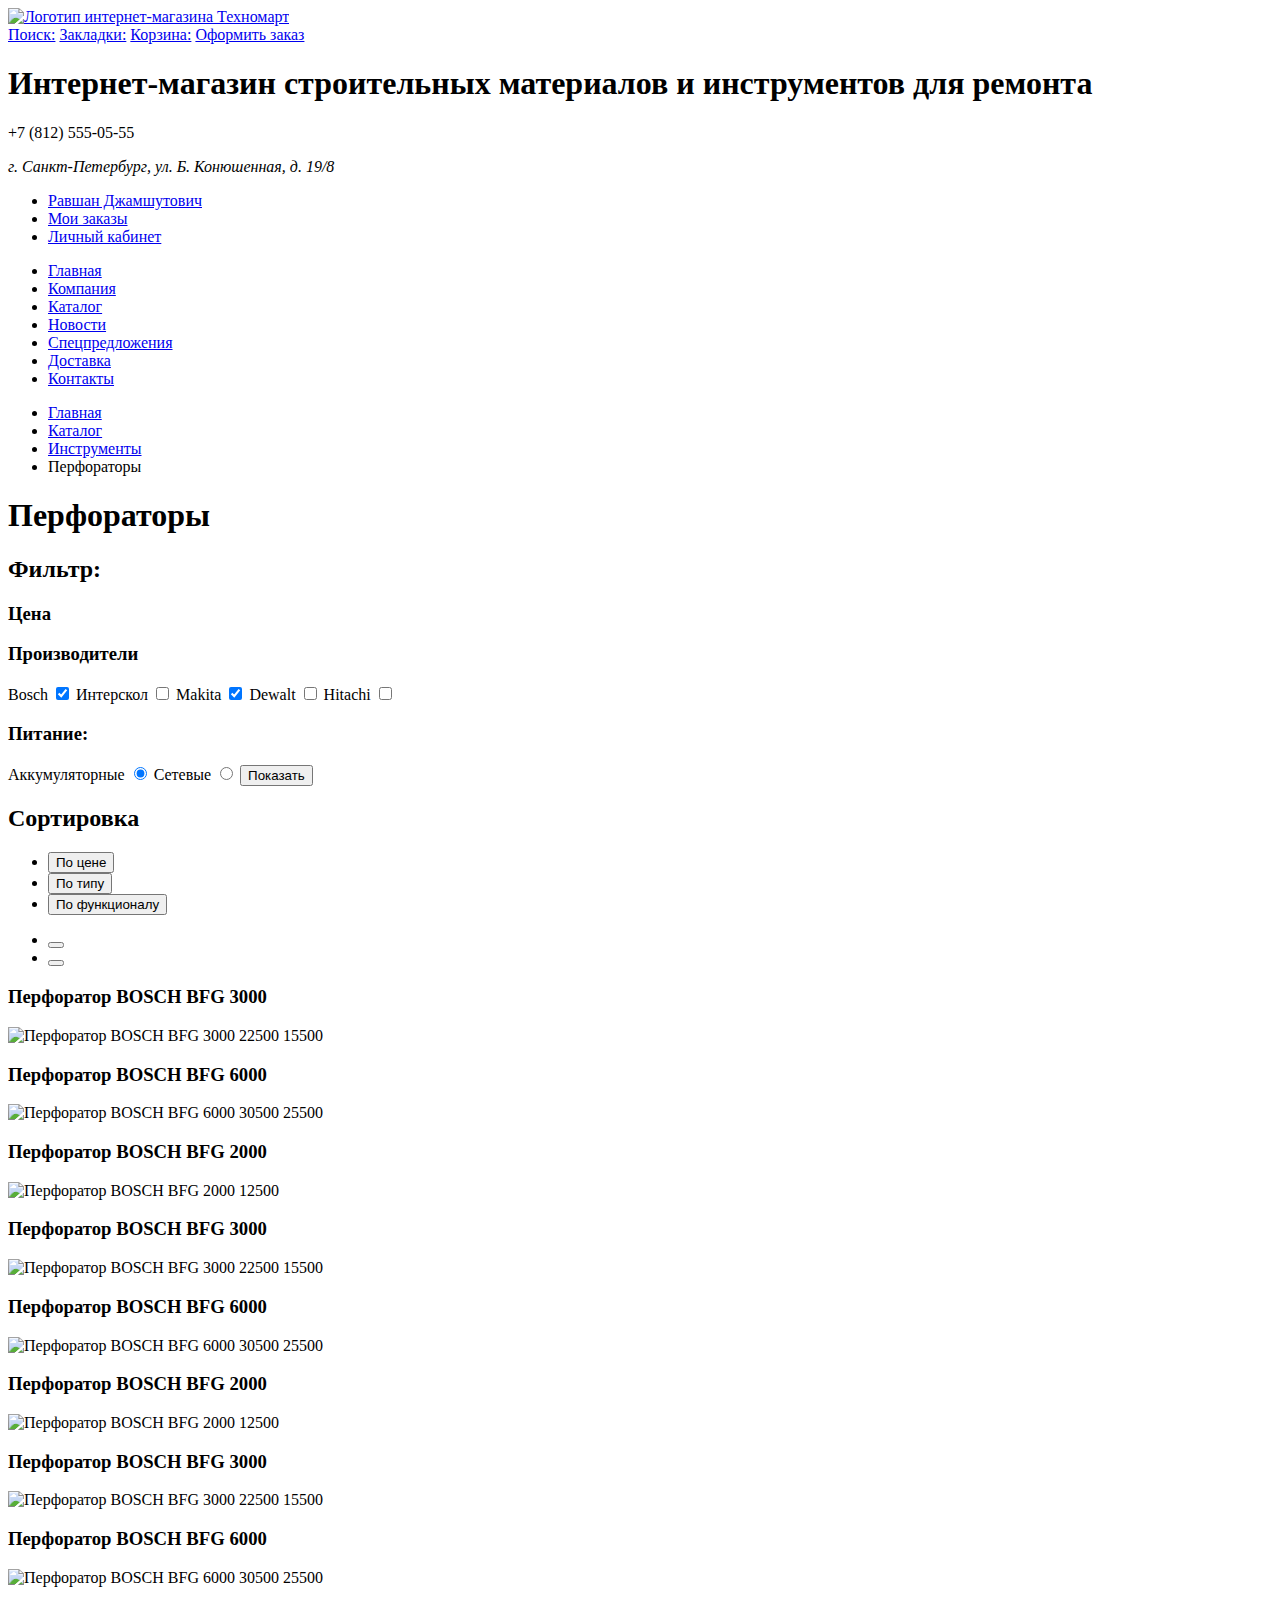
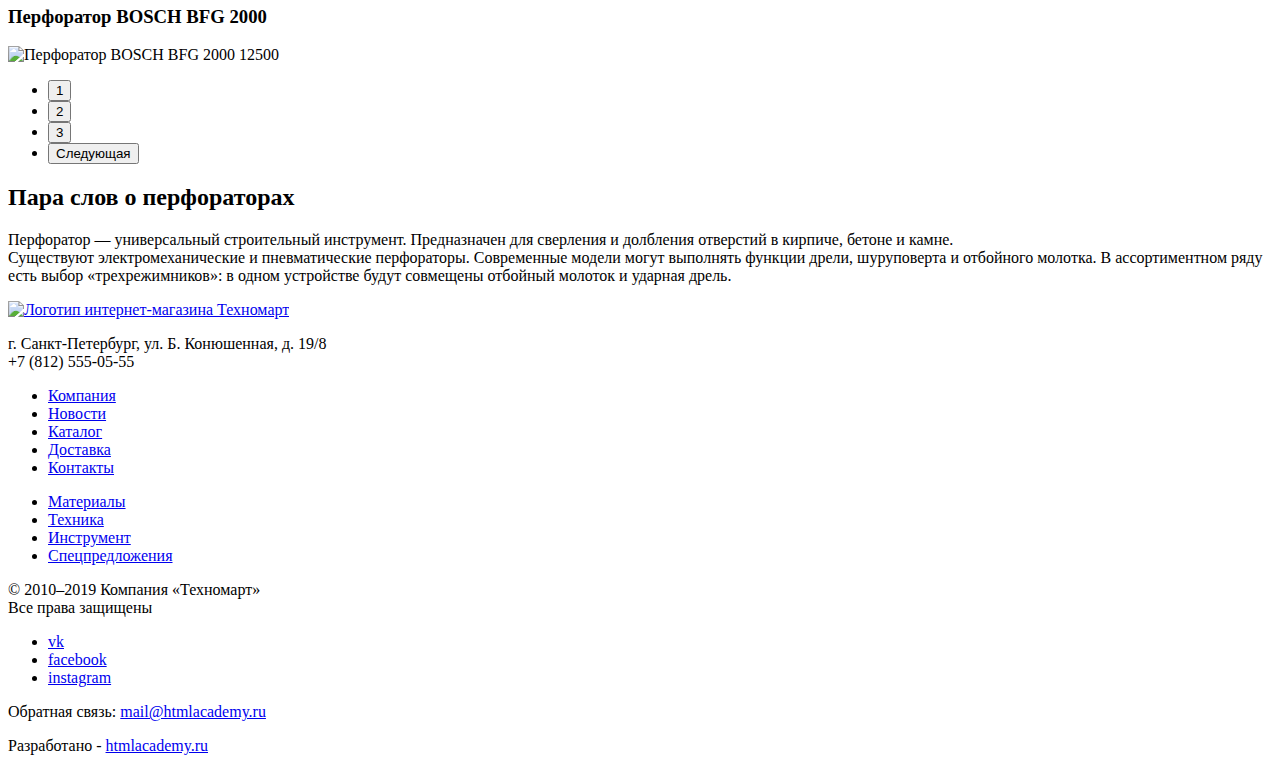
==== catalog.html @ 52084028 "after mistakes correction #1" ====
<!DOCTYPE html>
<html lang="ru">
  <head>
    <meta charset="utf-8">
    <title>Каталог «Техномарт»</title>
  </head>
  <body>
    <header class="site-header">
      <a href="index.html"><img class="top-navigation-logo" src="img/logo.png" alt="Логотип интернет-магазина Техномарт"></a>
      <section class="site-header-top-navigation">
        <a class="top-navigation-search" href="#">Поиск:</a>
        <a class="top-navigation-bookmarks" href="#">Закладки:</a>
        <a class="top-navigation-cart" href="#">Корзина:</a>
        <a class="top-navigation-order" href="#">Оформить заказ</a>
      </section>

      <section class="site-header-info">
        <h1>Интернет-магазин строительных материалов и инструментов для ремонта</h1>
        <p class="site-header-phone">+7 (812) 555-05-55</p>
        <address>г. Санкт-Петербург, ул. Б. Конюшенная, д. 19/8</address>
      </section>

      <nav class="site-header-main-navigation">
        <ul class="user-navigation">
          <li><a class="user-navigation-user" href="#">Равшан Джамшутович</a></li>
          <li><a class="user-navigation-my-orders" href="#">Мои заказы</a></li>
          <li><a class="user-navigation-private-office" href="#">Личный кабинет</a></li>
        </ul>
        <ul class="site-navigation">
          <li><a href="index.html">Главная</a></li>
          <li><a href="#">Компания</a></li>
          <li><a href="catalog.html">Каталог</a></li>
          <li><a href="#">Новости</a></li>
          <li><a href="#">Спецпредложения</a></li>
          <li><a href="#">Доставка</a></li>
          <li><a href="#">Контакты</a></li>
        </ul>
      </nav>
    </header>

    <main>
      <ul class="breadcrumbs">
          <li><a href="#">Главная</a></li>
          <li><a href="#">Каталог</a></li>
          <li><a href="#">Инструменты</a></li>
          <li>Перфораторы</li>
      </ul> 
      <h1>Перфораторы</h1>
      <section class="catalog-filter">
        <form action="#" method="post">
          <h2>Фильтр:</h2>

          <h3>Цена</h3>

          <h3>Производители</h3>
          <label>Bosch
            <input type="checkbox" name="producer1" id="checkbox1" value="Bosch" checked>
          </label>
          <label>Интерскол
            <input type="checkbox" name="producer2" id="checkbox2" value="Интерскол">
          </label>
          <label>Makita
            <input type="checkbox" name="producer3" id="checkbox3" value="Makita" checked>
          </label>
          <label>Dewalt
            <input type="checkbox" name="producer4" id="checkbox4" value="Dewalt">
          </label>
          <label>Hitachi
            <input type="checkbox" name="producer5" id="checkbox5" value="Hitachi">
          </label>
  
          <h3>Питание:</h3>
          <label>Аккумуляторные
            <input type="radio" name="powersupply1" id="radio1" value="battery" checked>
          </label>
          <label>Сетевые
            <input type="radio" name="powersupply2" id="radio2" value="powergrid">
          </label>
          <input type="submit" value="Показать">
        </form>
      </section>

      <section class="catalog-sorting">
        <h2>Сортировка</h2>
        <ul>
          <li><button class="sorting-price">По цене</button></li>
          <li><button class="sorting-type">По типу</button></li>
          <li><button class="sorting-functionality">По функционалу</button></li>
        </ul>
        <ul>
          <li><button class="sorting-up"></button></li>
          <li><button class="sorting-down"></button></li>
        </ul>
      </section>

      <section class="goods-list">
        <div class="card card1">
          <h3>Перфоратор BOSCH BFG 3000</h3>
          <img src="img/drills/bfg3000.jpg" alt="Перфоратор BOSCH BFG 3000">
          <span class="old-price">22500</span>
          <span class="new-price">15500</span>
        </div>
        <div class="card card2">
          <h3>Перфоратор BOSCH BFG 6000</h3>
          <img src="img/drills/bfg6000.jpg" alt="Перфоратор BOSCH BFG 6000">
          <span class="old-price">30500</span>
          <span class="new-price">25500</span>
        </div>
        <div class="card card3">
          <h3>Перфоратор BOSCH BFG 2000</h3>
          <img src="img/drills/bfg2000.jpg" alt="Перфоратор BOSCH BFG 2000">
          <span class="old-price"></span>
          <span class="new-price">12500</span>
        </div>
        <div class="card card4">
          <h3>Перфоратор BOSCH BFG 3000</h3>
          <img src="img/drills/bfg3000.jpg" alt="Перфоратор BOSCH BFG 3000">
          <span class="old-price">22500</span>
          <span class="new-price">15500</span>
        </div>
        <div class="card card5">
          <h3>Перфоратор BOSCH BFG 6000</h3>
          <img src="img/drills/bfg6000.jpg" alt="Перфоратор BOSCH BFG 6000">
          <span class="old-price">30500</span>
          <span class="new-price">25500</span>
        </div>
        <div class="card card6">
          <h3>Перфоратор BOSCH BFG 2000</h3>
          <img src="img/drills/bfg2000.jpg" alt="Перфоратор BOSCH BFG 2000">
          <span class="old-price"></span>
          <span class="new-price">12500</span>
        </div>
        <div class="card card7">
          <h3>Перфоратор BOSCH BFG 3000</h3>
          <img src="img/drills/bfg3000.jpg" alt="Перфоратор BOSCH BFG 3000">
          <span class="old-price">22500</span>
          <span class="new-price">15500</span>
        </div>
        <div class="card card8">
          <h3>Перфоратор BOSCH BFG 6000</h3>
          <img src="img/drills/bfg6000.jpg" alt="Перфоратор BOSCH BFG 6000">
          <span class="old-price">30500</span>
          <span class="new-price">25500</span>
        </div>
        <div class="card card9">
          <h3>Перфоратор BOSCH BFG 2000</h3>
          <img src="img/drills/bfg2000.jpg" alt="Перфоратор BOSCH BFG 2000">
          <span class="old-price"></span>
          <span class="new-price">12500</span>
        </div>
      </section>

      <div class="page-buttons">
        <ul>
          <li><button>1</button></li>
          <li><button>2</button></li>
          <li><button>3</button></li>
          <li><button>Следующая</button></li>
        </ul>
      </div>

      <article class="group-comments">
        <h2>Пара слов о перфораторах</h2>
        <p>Перфоратор — универсальный строительный инструмент. Предназначен для сверления и долбления отверстий в кирпиче, бетоне и камне.<br>
          Существуют электромеханические и пневматические перфораторы. Современные модели могут выполнять функции дрели, шуруповерта и отбойного молотка. В ассортиментном ряду есть выбор «трехрежимников»: в одном устройстве будут совмещены отбойный молоток и ударная дрель.
        </p>
      </article> 
      
    </main>

    <footer class="footer">
      <a href="index.html"><img class="bottom-navigation-logo" src="img/logo.png" alt="Логотип интернет-магазина Техномарт"></a>
      <p class="footer-contacts">
        г. Санкт-Петербург, ул. Б. Конюшенная, д. 19/8<br>
        +7 (812) 555-05-55
      </p>
      <nav class="footer-navigation">
        <ul class="bottom-navigation">
          <li><a href="#">Компания</a></li>
          <li><a href="#">Новости</a></li>
          <li><a href="catalog.html">Каталог</a></li>
          <li><a href="#">Доставка</a></li>
          <li><a href="#">Контакты</a></li>
        </ul>
        <ul class="catalog-navigation">
          <li><a href="#">Материалы</a></li>
          <li><a href="#">Техника</a></li>
          <li><a href="#">Инструмент</a></li>
          <li><a href="#">Спецпредложения</a></li>
        </ul>
      </nav>
      <p class="footer-copyright">© 2010–2019 Компания «Техномарт»<br>
        Все права защищены
      </p>
      <ul class="footer-social">
        <li><a class="footer-social-vk" href="#">vk</a></li>
        <li><a class="footer-social-facebook" href="#">facebook</a></li>
        <li><a class="footer-social-instagram" href="#">instagram</a></li>
      </ul>
      <p>Обратная связь: 
        <a href="mailto:mail@htmlacademy.ru">mail@htmlacademy.ru</a>
      </p>
      <p>Разработано - 
        <a href="http://htmlacademy.ru">htmlacademy.ru</a>
      </p>
    </footer>

  </body>
</html>
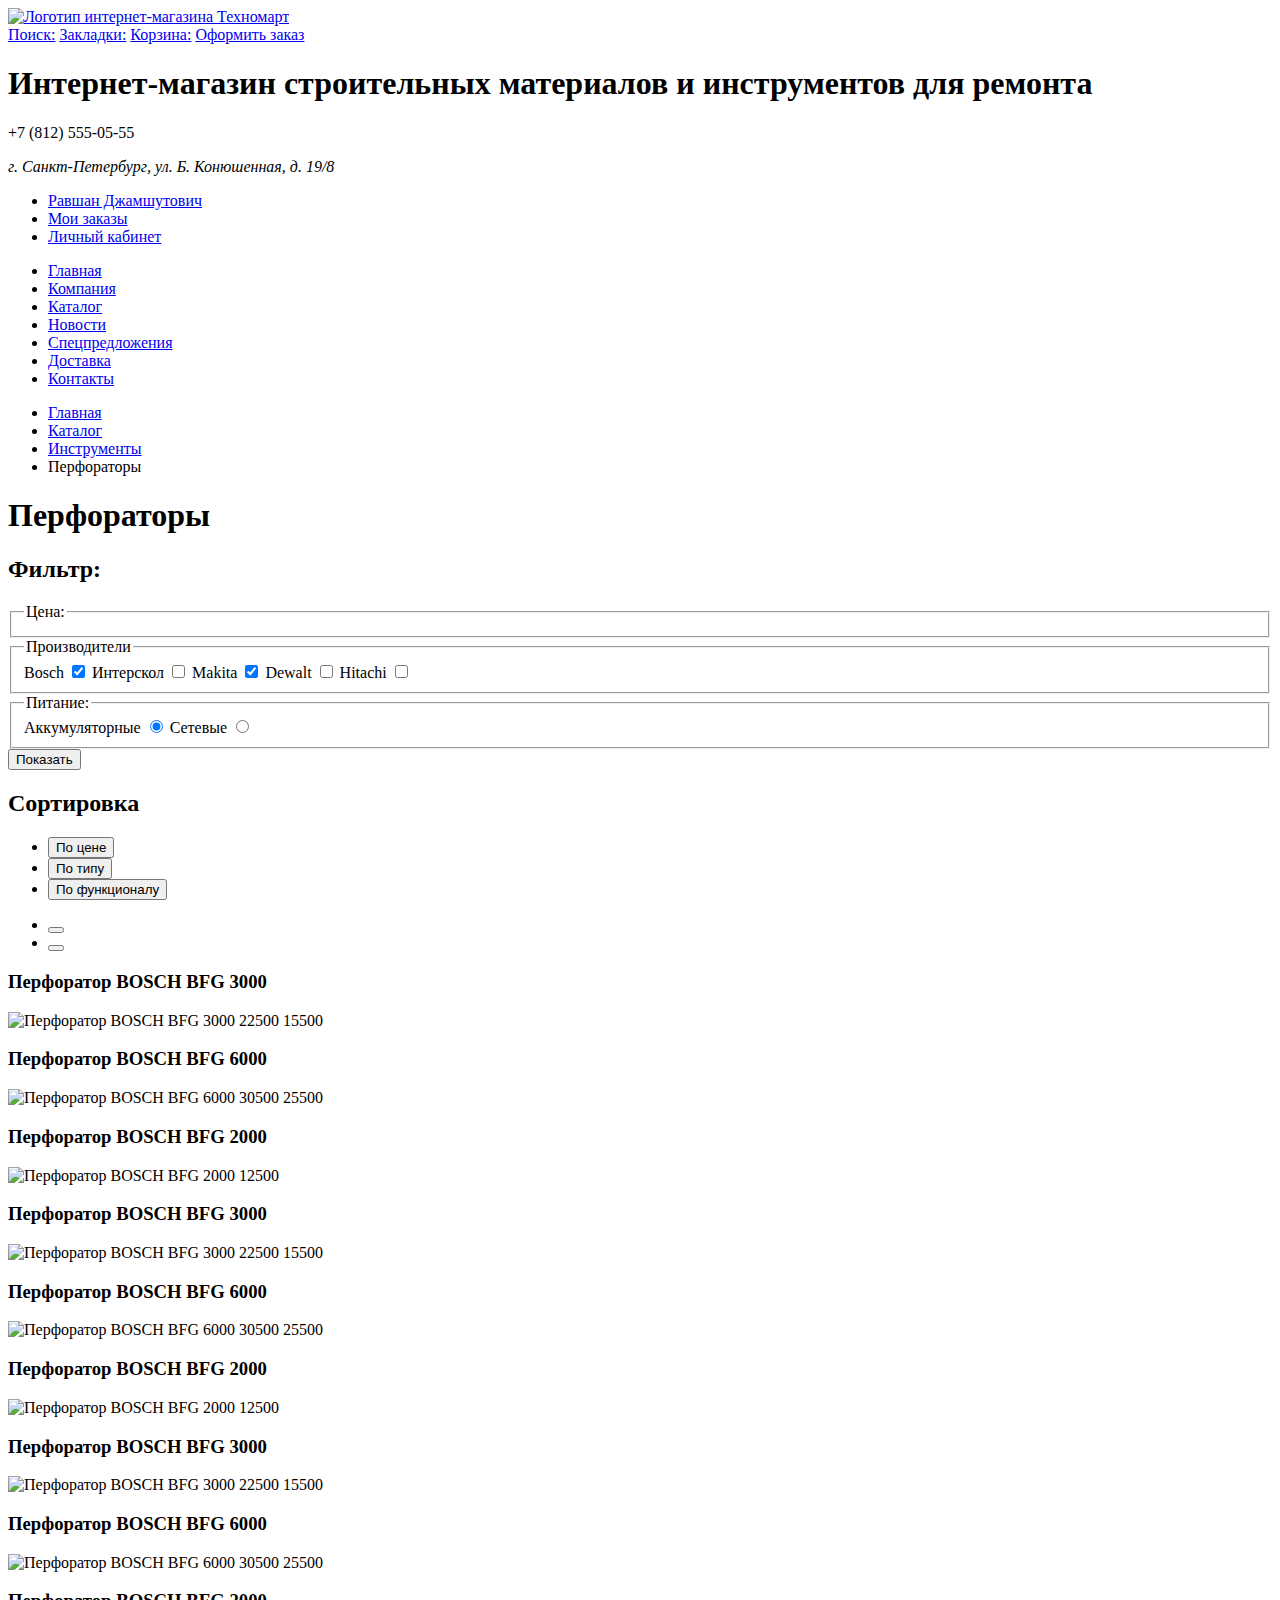
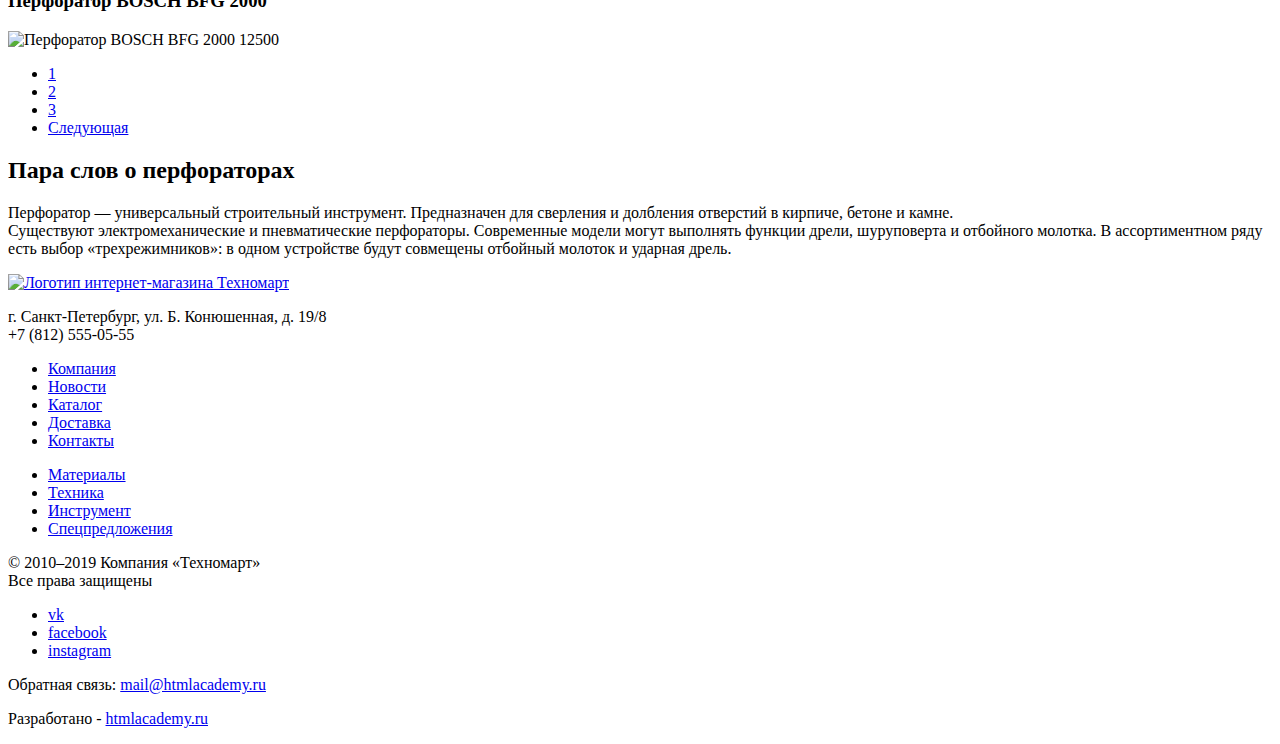
==== commit 4ea4e29e: "task2 / error fixed #2" ====
--- a/catalog.html
+++ b/catalog.html
@@ -49,34 +49,42 @@
       <section class="catalog-filter">
         <form action="#" method="post">
           <h2>Фильтр:</h2>
-
-          <h3>Цена</h3>
-
-          <h3>Производители</h3>
-          <label>Bosch
-            <input type="checkbox" name="producer1" id="checkbox1" value="Bosch" checked>
-          </label>
-          <label>Интерскол
-            <input type="checkbox" name="producer2" id="checkbox2" value="Интерскол">
-          </label>
-          <label>Makita
-            <input type="checkbox" name="producer3" id="checkbox3" value="Makita" checked>
-          </label>
-          <label>Dewalt
-            <input type="checkbox" name="producer4" id="checkbox4" value="Dewalt">
-          </label>
-          <label>Hitachi
-            <input type="checkbox" name="producer5" id="checkbox5" value="Hitachi">
-          </label>
+          <fieldset>
+            <legend>Цена:</legend>
+            <!--Здесь будет все по фильтру ценовому-->
+          </fieldset>
+
+          <fieldset>
+            <legend>Производители</legend>
+            <label>Bosch
+              <input type="checkbox" name="producer1" id="checkbox1" value="Bosch" checked>
+            </label>
+            <label>Интерскол
+              <input type="checkbox" name="producer2" id="checkbox2" value="Интерскол">
+            </label>
+            <label>Makita
+              <input type="checkbox" name="producer3" id="checkbox3" value="Makita" checked>
+            </label>
+            <label>Dewalt
+              <input type="checkbox" name="producer4" id="checkbox4" value="Dewalt">
+            </label>
+            <label>Hitachi
+              <input type="checkbox" name="producer5" id="checkbox5" value="Hitachi">
+            </label>
+          </fieldset>
   
-          <h3>Питание:</h3>
-          <label>Аккумуляторные
-            <input type="radio" name="powersupply1" id="radio1" value="battery" checked>
-          </label>
-          <label>Сетевые
-            <input type="radio" name="powersupply2" id="radio2" value="powergrid">
-          </label>
+          <fieldset>
+            <legend>Питание:</legend>
+            <label>Аккумуляторные
+              <input type="radio" name="powersupply1" id="radio1" value="battery" checked>
+            </label>
+            <label>Сетевые
+              <input type="radio" name="powersupply2" id="radio2" value="powergrid">
+            </label>
+          </fieldset>
+
           <input type="submit" value="Показать">
+          
         </form>
       </section>
 
@@ -152,10 +160,10 @@
 
       <div class="page-buttons">
         <ul>
-          <li><button>1</button></li>
-          <li><button>2</button></li>
-          <li><button>3</button></li>
-          <li><button>Следующая</button></li>
+          <li><a href="#">1</a></li>
+          <li><a href="#">2</a></li>
+          <li><a href="#">3</a></li>
+          <li><a class="next-page" href="#">Следующая</a></li>
         </ul>
       </div>
 
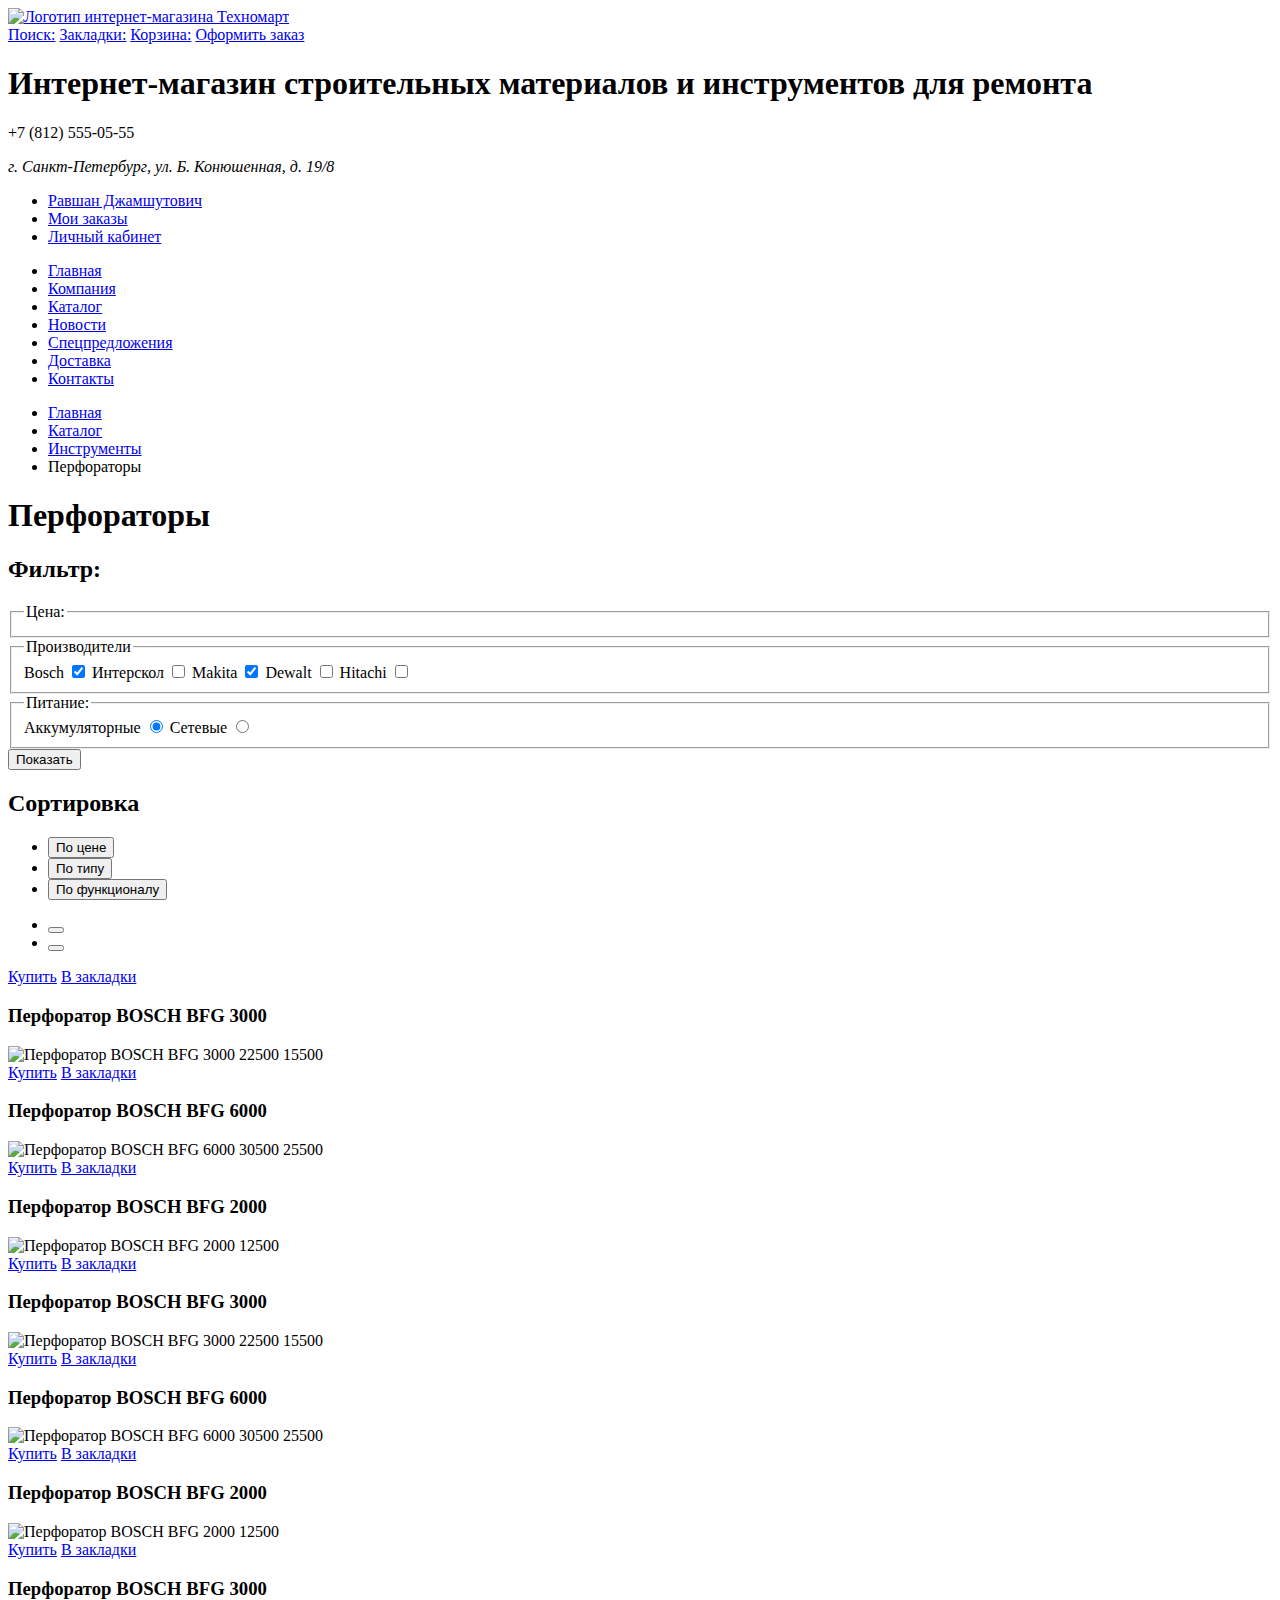
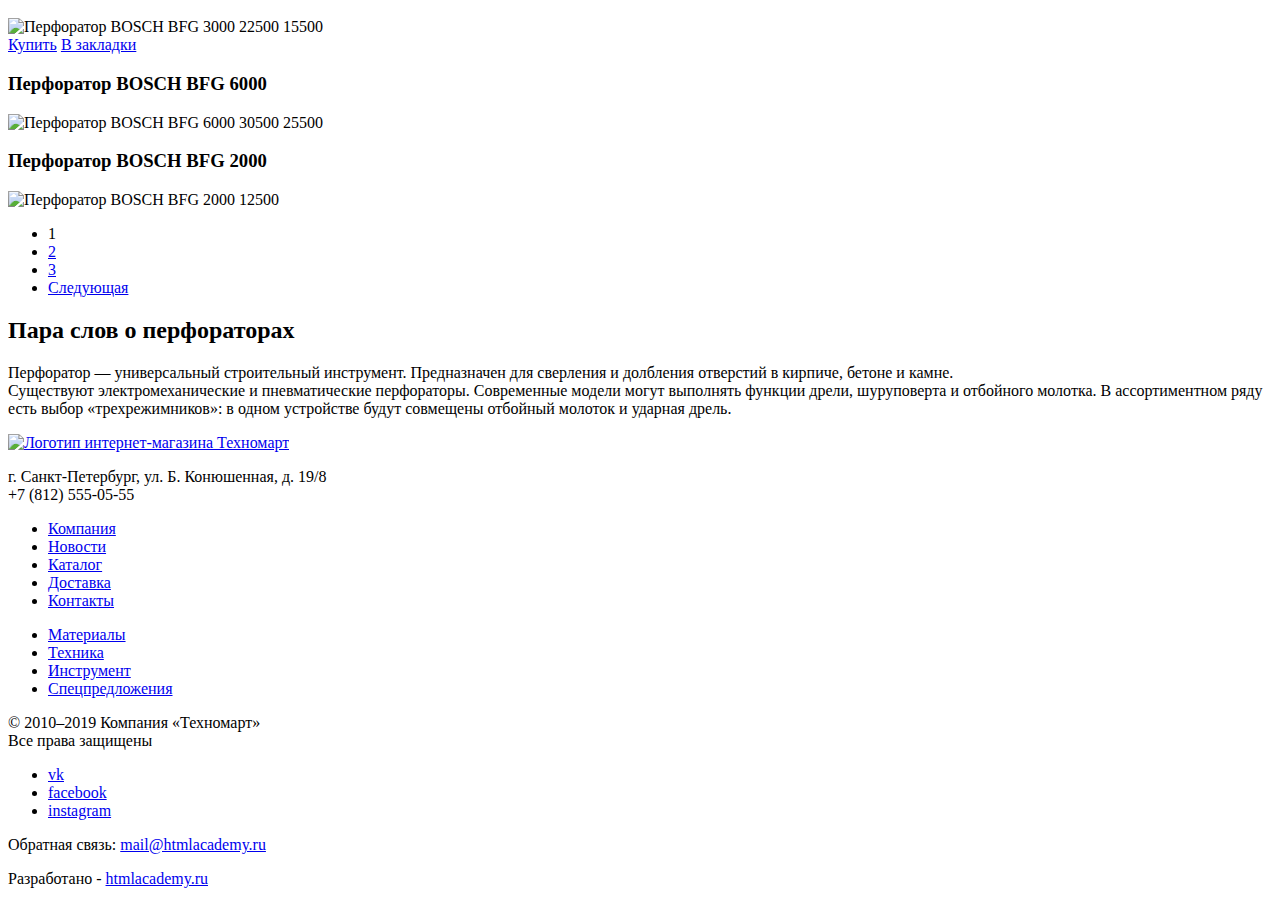
==== commit 76f06582: "RAW MARKUP1" ====
--- a/catalog.html
+++ b/catalog.html
@@ -14,8 +14,9 @@
         <a class="top-navigation-order" href="#">Оформить заказ</a>
       </section>
 
+      <h1>Интернет-магазин строительных материалов и инструментов для ремонта</h1>
+
       <section class="site-header-info">
-        <h1>Интернет-магазин строительных материалов и инструментов для ремонта</h1>
         <p class="site-header-phone">+7 (812) 555-05-55</p>
         <address>г. Санкт-Петербург, ул. Б. Конюшенная, д. 19/8</address>
       </section>
@@ -103,48 +104,88 @@
 
       <section class="goods-list">
         <div class="card card1">
+          <div class="flag flag-new" title="Новинка"></div>
+          <div class="actions">
+            <a href="#" class="btn buy open-cart">Купить</a>
+            <a href="#" class="btn bookmark">В закладки</a>
+          </div>
           <h3>Перфоратор BOSCH BFG 3000</h3>
           <img src="img/drills/bfg3000.jpg" alt="Перфоратор BOSCH BFG 3000">
           <span class="old-price">22500</span>
           <span class="new-price">15500</span>
         </div>
         <div class="card card2">
+          <div class="flag flag-new" title="Новинка"></div>
+          <div class="actions">
+            <a href="#" class="btn buy open-cart">Купить</a>
+            <a href="#" class="btn bookmark">В закладки</a>
+          </div>
           <h3>Перфоратор BOSCH BFG 6000</h3>
           <img src="img/drills/bfg6000.jpg" alt="Перфоратор BOSCH BFG 6000">
           <span class="old-price">30500</span>
           <span class="new-price">25500</span>
         </div>
         <div class="card card3">
+          <div class="flag flag-new" title="Новинка"></div>
+          <div class="actions">
+            <a href="#" class="btn buy open-cart">Купить</a>
+            <a href="#" class="btn bookmark">В закладки</a>
+          </div>
           <h3>Перфоратор BOSCH BFG 2000</h3>
           <img src="img/drills/bfg2000.jpg" alt="Перфоратор BOSCH BFG 2000">
           <span class="old-price"></span>
           <span class="new-price">12500</span>
         </div>
         <div class="card card4">
+          <div class="flag flag-new" title="Новинка"></div>
+          <div class="actions">
+            <a href="#" class="btn buy open-cart">Купить</a>
+            <a href="#" class="btn bookmark">В закладки</a>
+          </div>
           <h3>Перфоратор BOSCH BFG 3000</h3>
           <img src="img/drills/bfg3000.jpg" alt="Перфоратор BOSCH BFG 3000">
           <span class="old-price">22500</span>
           <span class="new-price">15500</span>
         </div>
         <div class="card card5">
+          <div class="flag flag-new" title="Новинка"></div>
+          <div class="actions">
+            <a href="#" class="btn buy open-cart">Купить</a>
+            <a href="#" class="btn bookmark">В закладки</a>
+          </div>
           <h3>Перфоратор BOSCH BFG 6000</h3>
           <img src="img/drills/bfg6000.jpg" alt="Перфоратор BOSCH BFG 6000">
           <span class="old-price">30500</span>
           <span class="new-price">25500</span>
         </div>
         <div class="card card6">
+          <div class="flag flag-new" title="Новинка"></div>
+          <div class="actions">
+            <a href="#" class="btn buy open-cart">Купить</a>
+            <a href="#" class="btn bookmark">В закладки</a>
+          </div>
           <h3>Перфоратор BOSCH BFG 2000</h3>
           <img src="img/drills/bfg2000.jpg" alt="Перфоратор BOSCH BFG 2000">
           <span class="old-price"></span>
           <span class="new-price">12500</span>
         </div>
         <div class="card card7">
+          <div class="flag flag-new" title="Новинка"></div>
+          <div class="actions">
+            <a href="#" class="btn buy open-cart">Купить</a>
+            <a href="#" class="btn bookmark">В закладки</a>
+          </div>
           <h3>Перфоратор BOSCH BFG 3000</h3>
           <img src="img/drills/bfg3000.jpg" alt="Перфоратор BOSCH BFG 3000">
           <span class="old-price">22500</span>
           <span class="new-price">15500</span>
         </div>
         <div class="card card8">
+          <div class="flag flag-new" title="Новинка"></div>
+          <div class="actions">
+            <a href="#" class="btn buy open-cart">Купить</a>
+            <a href="#" class="btn bookmark">В закладки</a>
+          </div>
           <h3>Перфоратор BOSCH BFG 6000</h3>
           <img src="img/drills/bfg6000.jpg" alt="Перфоратор BOSCH BFG 6000">
           <span class="old-price">30500</span>
@@ -160,7 +201,7 @@
 
       <div class="page-buttons">
         <ul>
-          <li><a href="#">1</a></li>
+          <li><a class="current-page">1</a></li>
           <li><a href="#">2</a></li>
           <li><a href="#">3</a></li>
           <li><a class="next-page" href="#">Следующая</a></li>
@@ -209,7 +250,7 @@
         <a href="mailto:mail@htmlacademy.ru">mail@htmlacademy.ru</a>
       </p>
       <p>Разработано - 
-        <a href="http://htmlacademy.ru">htmlacademy.ru</a>
+        <a href="https://htmlacademy.ru/intensive/htmlcss">htmlacademy.ru</a>
       </p>
     </footer>
 
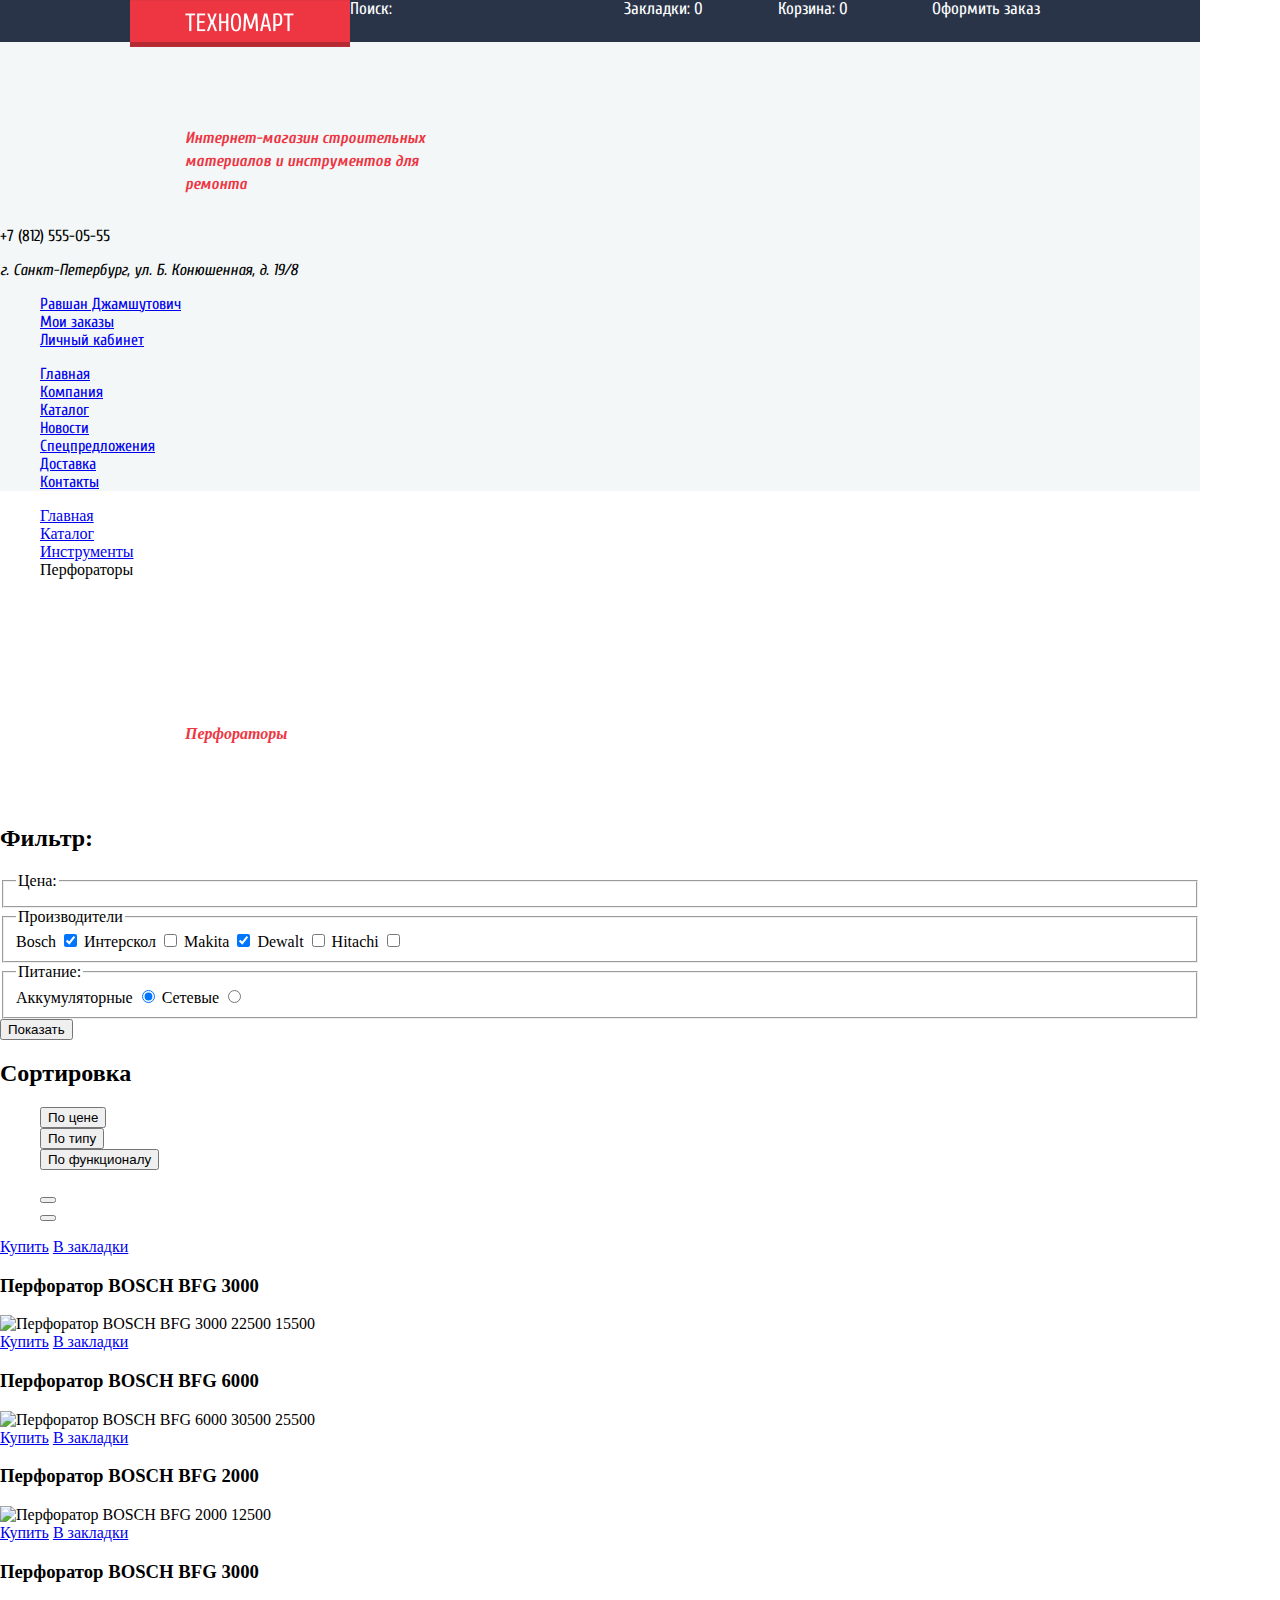
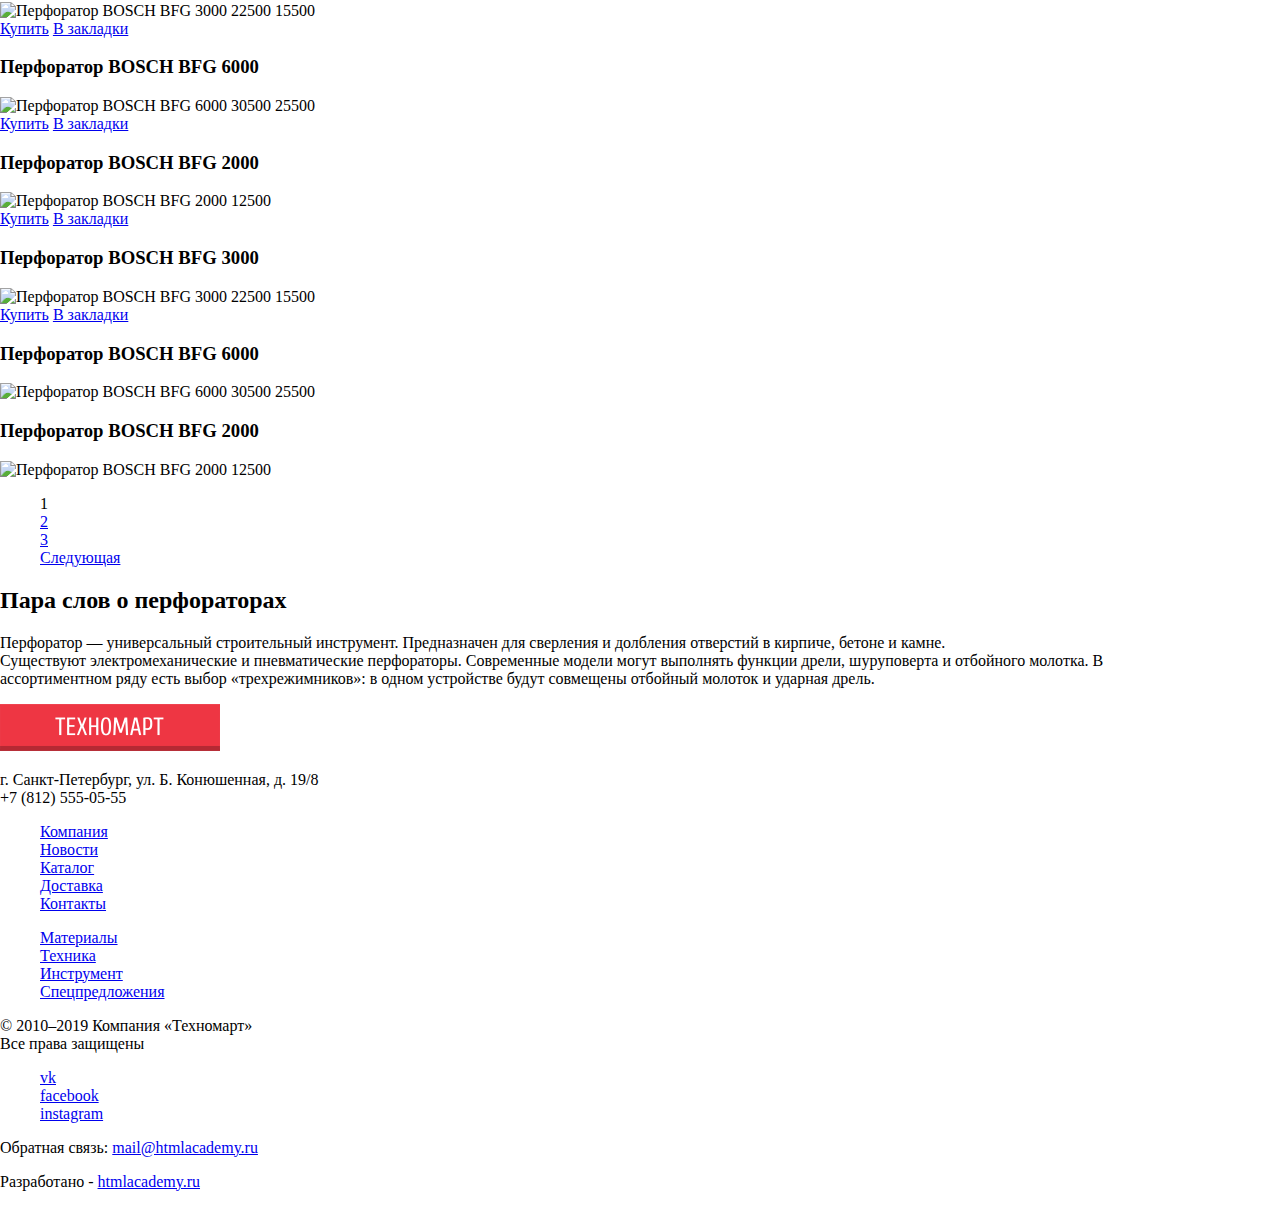
==== commit 715ca303: "too much to describe #3" ====
--- a/catalog.html
+++ b/catalog.html
@@ -3,16 +3,19 @@
   <head>
     <meta charset="utf-8">
     <title>Каталог «Техномарт»</title>
+    <link href="css/normalize.css" rel="stylesheet">
+    <link href="css/styles.css" rel="stylesheet">
+    <link href="https://fonts.googleapis.com/css?family=Cuprum:400,400i,700,700i|PT+Sans:400,700&display=swap&subset=cyrillic" rel="stylesheet">
   </head>
   <body>
     <header class="site-header">
-      <a href="index.html"><img class="top-navigation-logo" src="img/logo.png" alt="Логотип интернет-магазина Техномарт"></a>
       <section class="site-header-top-navigation">
         <a class="top-navigation-search" href="#">Поиск:</a>
-        <a class="top-navigation-bookmarks" href="#">Закладки:</a>
-        <a class="top-navigation-cart" href="#">Корзина:</a>
+        <a class="top-navigation-bookmarks" href="#">Закладки: 0</a>
+        <a class="top-navigation-cart" href="#">Корзина: 0</a>
         <a class="top-navigation-order" href="#">Оформить заказ</a>
       </section>
+      <a href="index.html"><img class="top-navigation-logo" src="img/logo.png" width="220" height="47" alt="Логотип интернет-магазина Техномарт"></a>
 
       <h1>Интернет-магазин строительных материалов и инструментов для ремонта</h1>
 
--- a/css/styles.css
+++ b/css/styles.css
@@ -0,0 +1,100 @@
+
+html {
+  box-sizing: border-box;
+}
+
+*, *:before, *:after {
+  box-sizing: inherit;
+}
+
+ul, ol {
+  list-style: none;
+}
+/*
+fonts: 
+
+ font-family: 'Cuprum', sans-serif;
+ font-family: 'PT Sans', sans-serif;
+
+*/
+
+
+.visually-hidden {
+  position: absolute;
+  width: 1px;
+  height: 1px;
+  margin: -1px;
+  border: 0;
+  padding: 0;
+  clip: rect(0 0 0 0);
+  overflow: hidden;
+}
+
+body {
+  width: 1200px; 
+  margin: 0;
+  padding: 0;
+}
+
+header {
+  background-color: #f3f7f8;
+  font-family: "Cuprum", "Arial", sans-serif;
+}
+
+.site-header-top-navigation {
+  display: block;
+  position: absolute;
+  top: 0;
+  width: 1200px;
+  height: 42px;
+  background-color: #293449;
+}
+
+.site-header-top-navigation > a {
+  color: white;
+  text-decoration: none;
+  font-size: 17px;
+  line-height: 18px;
+}
+
+.top-navigation-search {
+  display: inline-block;
+  margin-left: 350px;
+  width: 270px;
+}
+
+.top-navigation-bookmarks {
+  display: inline-block;
+  width: 150px;
+}
+
+.top-navigation-cart {
+  display: inline-block;
+  width: 150px;
+}
+
+.top-navigation-order {
+  display: inline-block;
+  width: 150px;
+}
+
+.top-navigation-logo {
+  display: block;
+  position: absolute;
+  left: 130px;
+  top: 0px;
+  z-index: 1;
+ }
+
+ h1 {
+   display: inline-block;
+   margin-top: 42px;
+   min-height: 158px;
+   width: 450px;
+   padding-left: 185px;
+   padding-top: 85px;
+   font-size: 16px;
+   line-height: 23px;
+   font-style: italic;
+   color: #ee3643;
+ }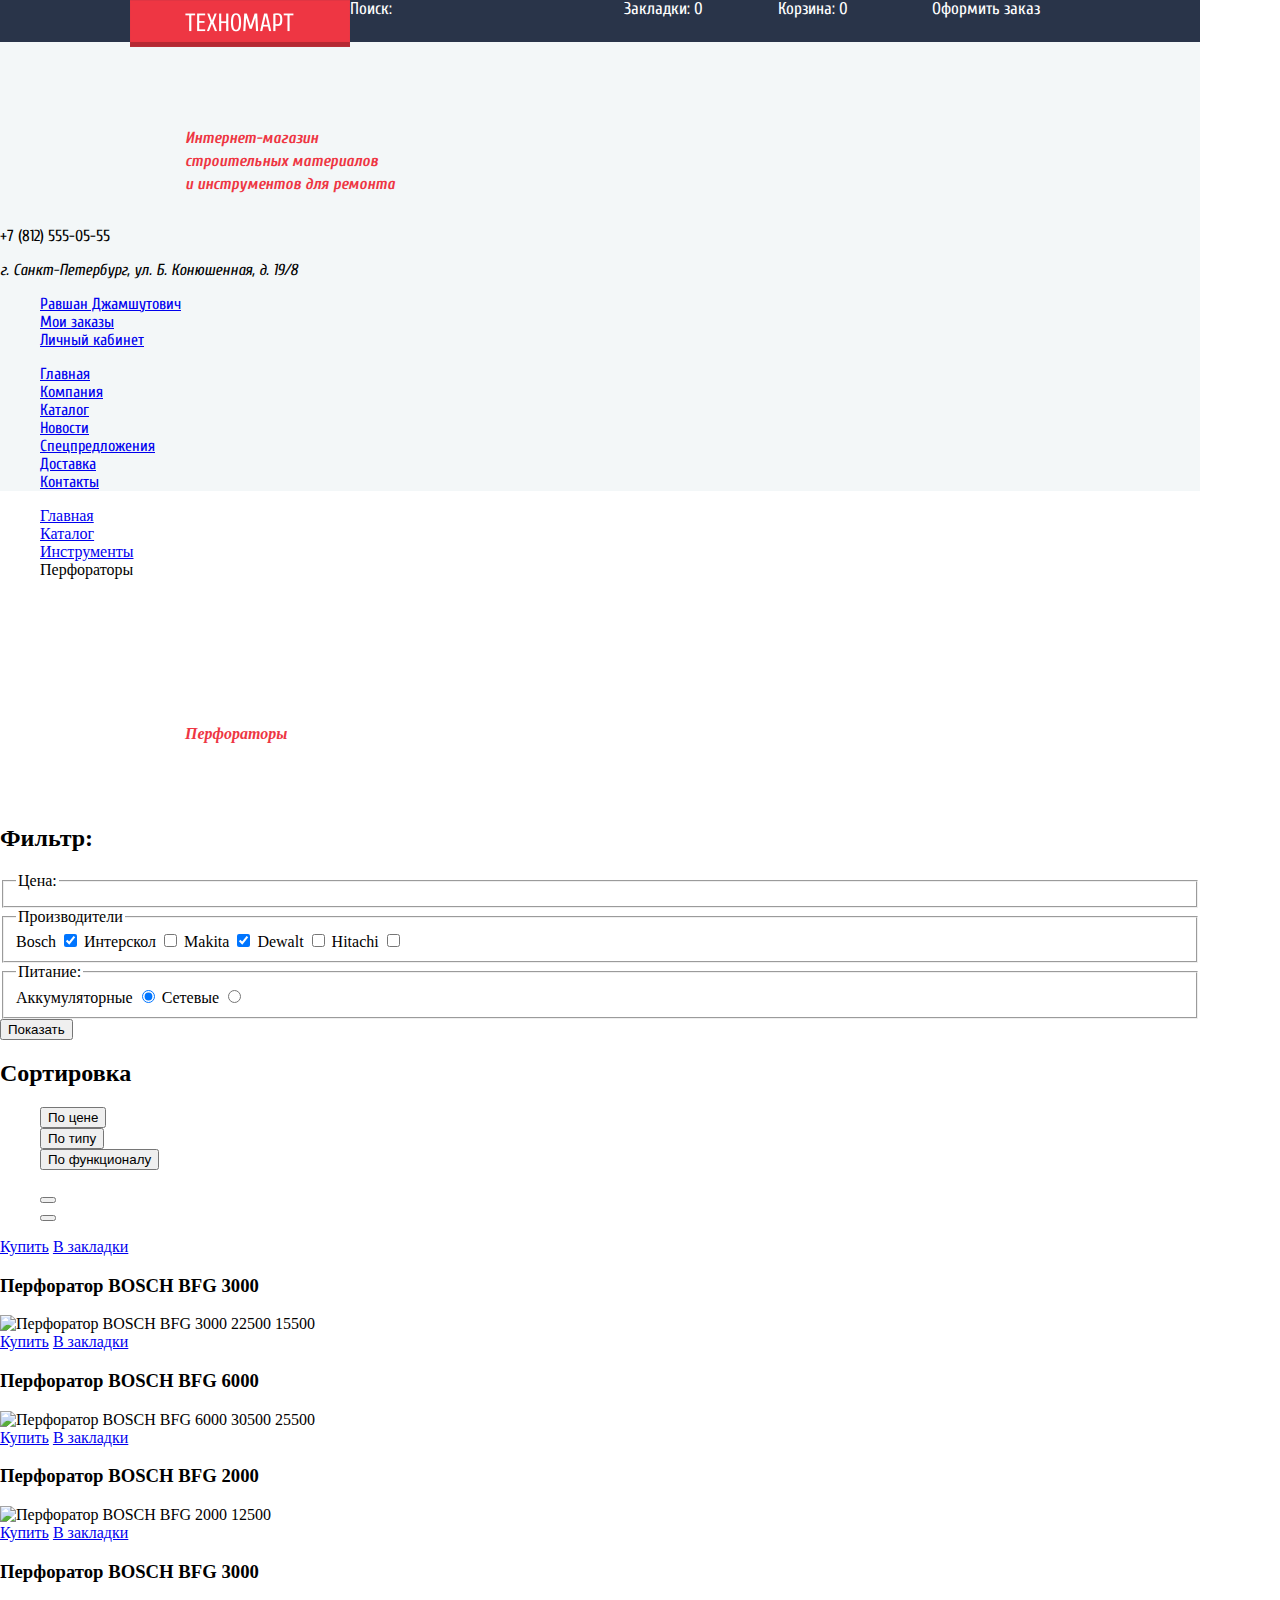
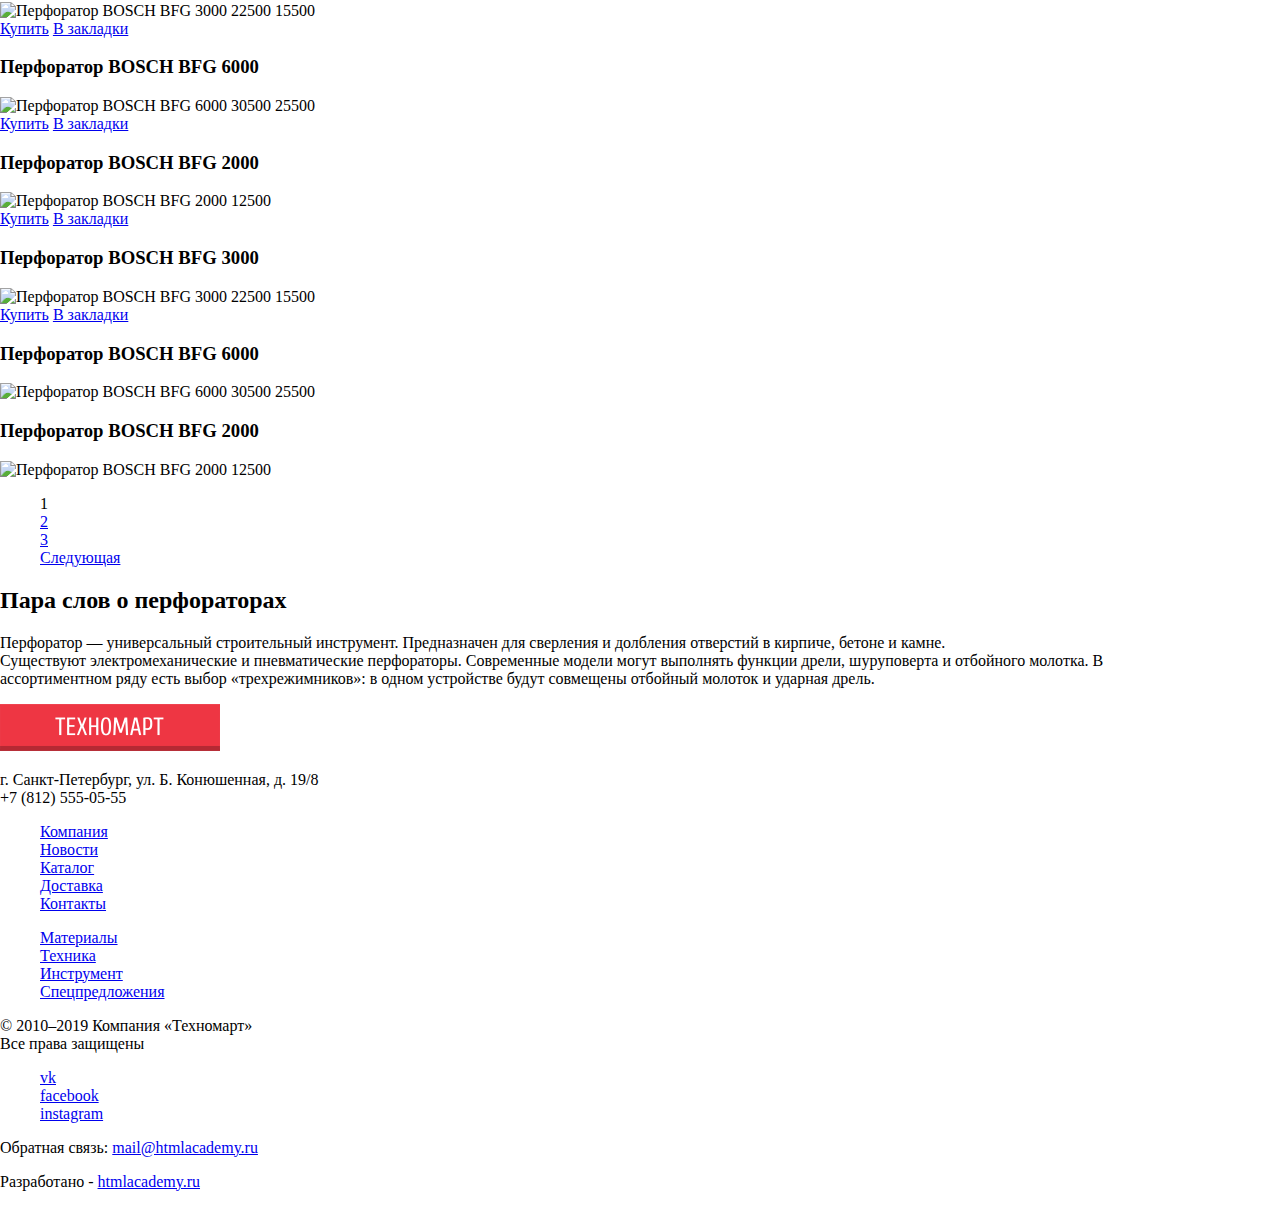
==== commit c509c338: "too much to describe #3" ====
--- a/catalog.html
+++ b/catalog.html
@@ -17,7 +17,7 @@
       </section>
       <a href="index.html"><img class="top-navigation-logo" src="img/logo.png" width="220" height="47" alt="Логотип интернет-магазина Техномарт"></a>
 
-      <h1>Интернет-магазин строительных материалов и инструментов для ремонта</h1>
+      <h1>Интернет-магазин <br>строительных материалов <br>и инструментов для ремонта</h1>
 
       <section class="site-header-info">
         <p class="site-header-phone">+7 (812) 555-05-55</p>
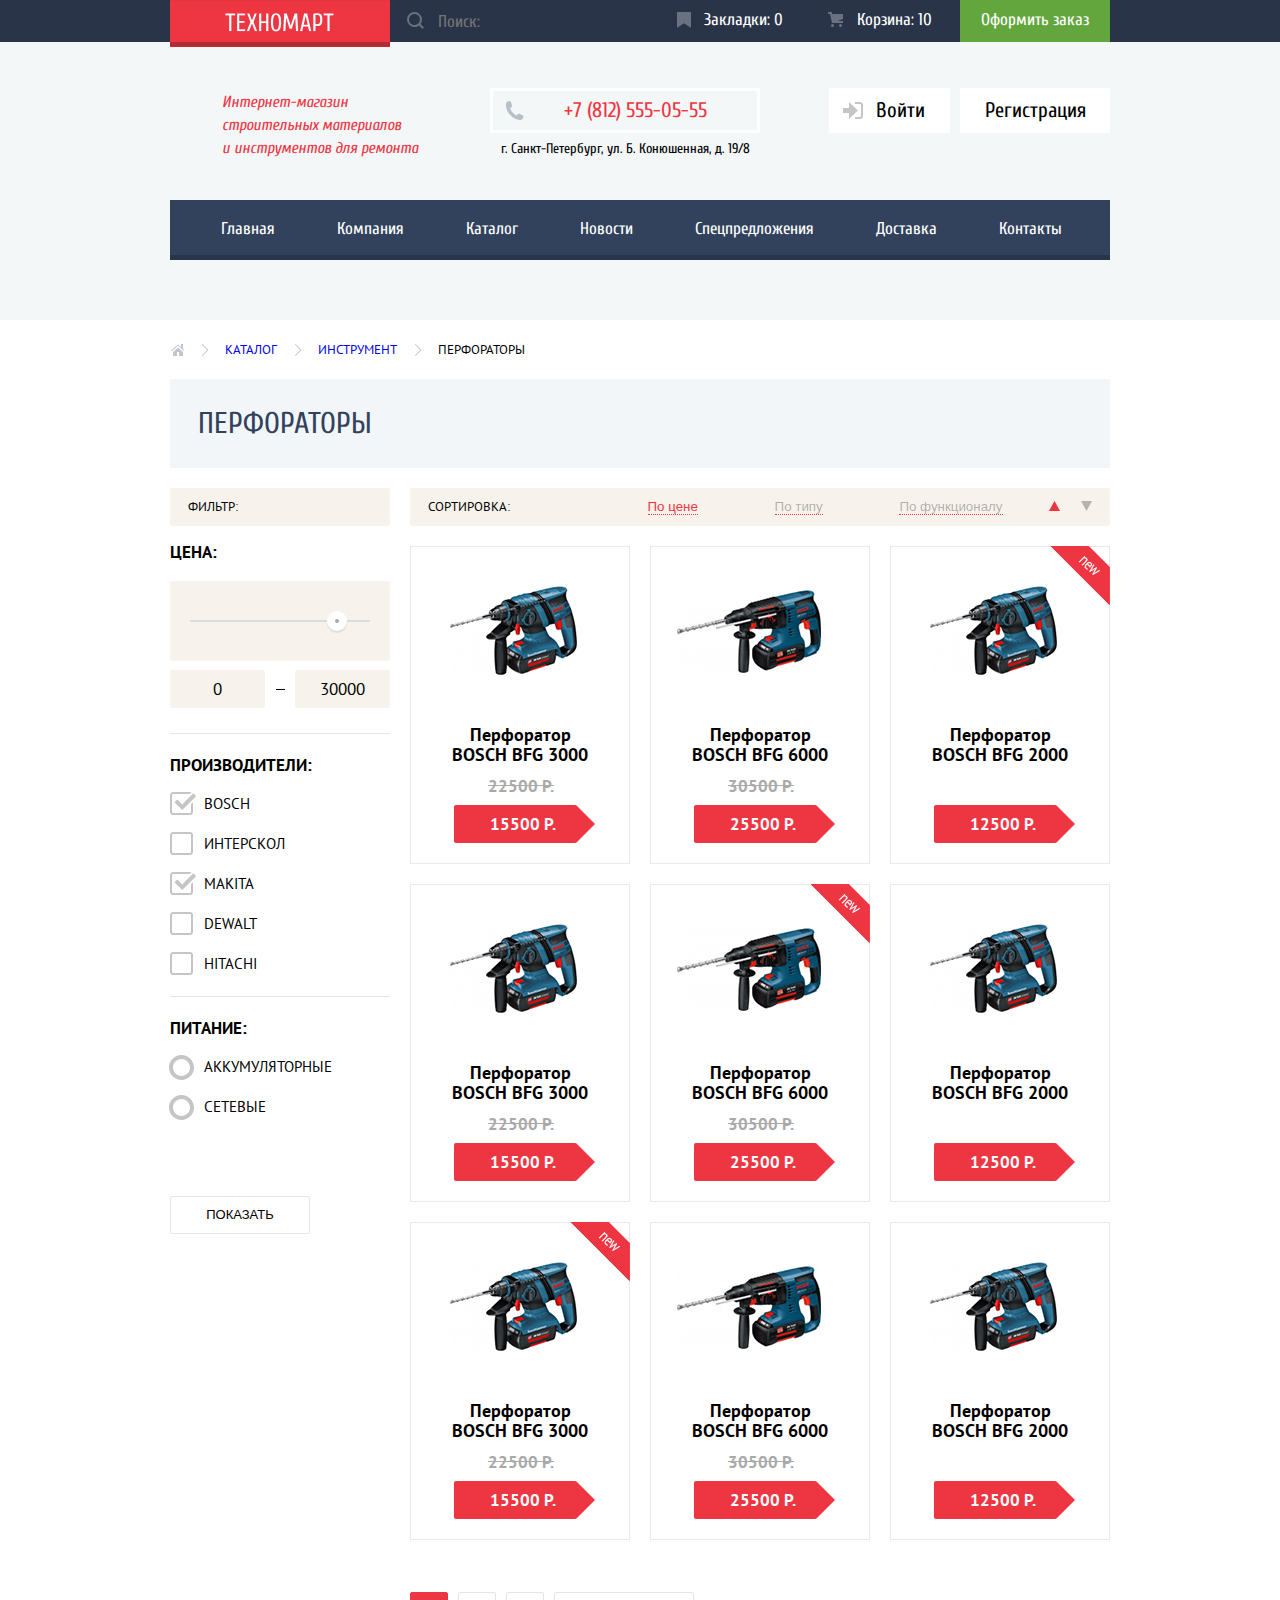
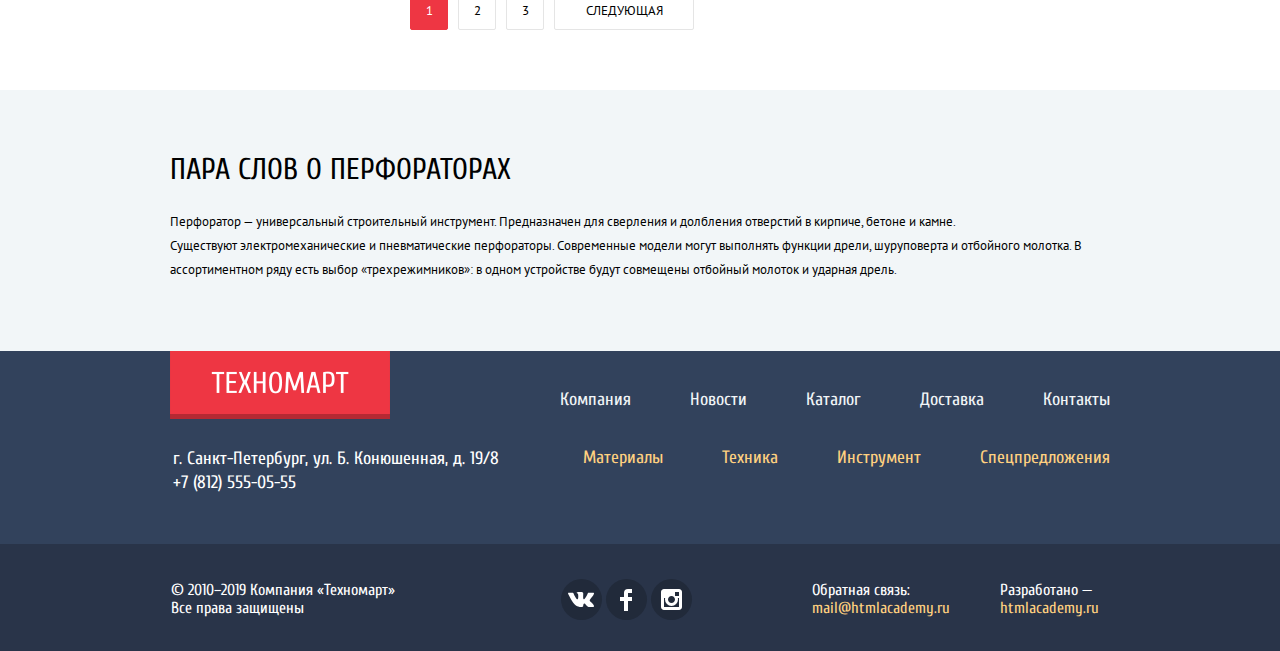
==== commit 57f2d829: "raw 10072019" ====
--- a/catalog.html
+++ b/catalog.html
@@ -2,34 +2,52 @@
 <html lang="ru">
   <head>
     <meta charset="utf-8">
-    <title>Каталог «Техномарт»</title>
+    <title>Каталог Техномарт</title>
     <link href="css/normalize.css" rel="stylesheet">
     <link href="css/styles.css" rel="stylesheet">
-    <link href="https://fonts.googleapis.com/css?family=Cuprum:400,400i,700,700i|PT+Sans:400,700&display=swap&subset=cyrillic" rel="stylesheet">
+    <link href="https://fonts.googleapis.com/css?family=Cuprum:400,400i,700,700i%7CPT+Sans:400,700&display=swap&subset=cyrillic" rel="stylesheet">
   </head>
   <body>
     <header class="site-header">
-      <section class="site-header-top-navigation">
-        <a class="top-navigation-search" href="#">Поиск:</a>
-        <a class="top-navigation-bookmarks" href="#">Закладки: 0</a>
-        <a class="top-navigation-cart" href="#">Корзина: 0</a>
-        <a class="top-navigation-order" href="#">Оформить заказ</a>
-      </section>
-      <a href="index.html"><img class="top-navigation-logo" src="img/logo.png" width="220" height="47" alt="Логотип интернет-магазина Техномарт"></a>
-
-      <h1>Интернет-магазин <br>строительных материалов <br>и инструментов для ремонта</h1>
-
-      <section class="site-header-info">
-        <p class="site-header-phone">+7 (812) 555-05-55</p>
-        <address>г. Санкт-Петербург, ул. Б. Конюшенная, д. 19/8</address>
-      </section>
-
+      <div class="site-header-top-row">
+        <div class="width-container">
+        <section class="site-header-top-navigation">
+          <form class="site-header-search" action="https://echo.htmlacademy.ru" method="get">
+            <input class="site-header-search-input" type="search" name="search" placeholder="Поиск:">
+          </form>
+          <a class="top-navigation-bookmarks" href="#">Закладки: 0</a>
+          <a class="top-navigation-cart" href="#">Корзина: 10</a>
+          <a class="top-navigation-order" href="#">Оформить заказ</a>
+        </section>
+        <a href="index.html"><img class="top-navigation-logo" src="img/logo.png" width="220" height="47" alt="Логотип интернет-магазина Техномарт"></a>
+      </div>
+      </div>
+      <div class="header-middle-row">
+        <div class="width-container">
+        <h1>Интернет-магазин <br>строительных материалов <br>и инструментов для ремонта</h1>
+        <section class="site-header-info">
+          <p class="site-header-phone">+7 (812) 555-05-55</p>
+          <address>г. Санкт-Петербург, ул. Б. Конюшенная, д. 19/8</address>
+        </section>
+        <nav class="site-header-user-navigation">
+          <ul class="user-navigation">
+            <li><a class="user-navigation-login" href="#">Войти</a></li>
+            <li><a class="user-navigation-registration" href="#">Регистрация</a></li>
+          </ul>
+          <div class="user-navigation-loged">
+            <div> 
+              <a class="username" href="#">Равшан Джамшутович</a>
+              <a class="deauthorisation" href="#">Деавторизация</a>
+            </div>
+            <a href="#">Мои заказы</a>
+            <a href="#">Личный кабинет</a>
+          </div>
+        </nav>
+      </div>
+      </div>
+      
+      <div class="width-container">
       <nav class="site-header-main-navigation">
-        <ul class="user-navigation">
-          <li><a class="user-navigation-user" href="#">Равшан Джамшутович</a></li>
-          <li><a class="user-navigation-my-orders" href="#">Мои заказы</a></li>
-          <li><a class="user-navigation-private-office" href="#">Личный кабинет</a></li>
-        </ul>
         <ul class="site-navigation">
           <li><a href="index.html">Главная</a></li>
           <li><a href="#">Компания</a></li>
@@ -40,50 +58,65 @@
           <li><a href="#">Контакты</a></li>
         </ul>
       </nav>
+      </div>
     </header>
 
     <main>
+      <div class="width-container main-catalog">
       <ul class="breadcrumbs">
-          <li><a href="#">Главная</a></li>
-          <li><a href="#">Каталог</a></li>
-          <li><a href="#">Инструменты</a></li>
-          <li>Перфораторы</li>
+          <li><a href="index.html" class="breadcrumbs-main" title="Главная страница">Главная</a></li>
+          <li><a href="catalog.html">Каталог</a></li>
+          <li><a href="#">Инструмент</a></li>
+          <li><a>Перфораторы</a></li>
       </ul> 
-      <h1>Перфораторы</h1>
+      <h1 class="catalog-h1">Перфораторы</h1>
+      <div class="catalog-basis">
       <section class="catalog-filter">
-        <form action="#" method="post">
+        <form action="https://echo.htmlacademy.ru" method="get" oninput="priceOutput.value=price.value">
           <h2>Фильтр:</h2>
-          <fieldset>
+          <fieldset class="price-fieldset">
             <legend>Цена:</legend>
-            <!--Здесь будет все по фильтру ценовому-->
+            <input type="range" id="price" name="price"
+            min="0" max="35000" value="30000">
+            <div class="range-outputs">
+              <output name="startPriceOutput" for="start-price">0</output>
+              <output name="priceOutput" for="price">30000</output>
+            </div>  
           </fieldset>
 
-          <fieldset>
-            <legend>Производители</legend>
+          <fieldset class="producers-fieldset">
+            <legend>Производители:</legend>
             <label>Bosch
-              <input type="checkbox" name="producer1" id="checkbox1" value="Bosch" checked>
+              <input class="visually-hidden" type="checkbox" name="producer1" id="checkboxProd1" value="Bosch" checked>
+              <div class="checkmark"></div>
             </label>
             <label>Интерскол
-              <input type="checkbox" name="producer2" id="checkbox2" value="Интерскол">
+              <input class="visually-hidden"  type="checkbox" name="producer2" id="checkboxProd2" value="Интерскол">
+              <div class="checkmark"></div>
             </label>
             <label>Makita
-              <input type="checkbox" name="producer3" id="checkbox3" value="Makita" checked>
+              <input class="visually-hidden"  type="checkbox" name="producer3" id="checkboxProd3" value="Makita" checked>
+              <div class="checkmark"></div>
             </label>
             <label>Dewalt
-              <input type="checkbox" name="producer4" id="checkbox4" value="Dewalt">
+              <input class="visually-hidden"  type="checkbox" name="producer4" id="checkboxProd4" value="Dewalt">
+              <div class="checkmark"></div>
             </label>
             <label>Hitachi
-              <input type="checkbox" name="producer5" id="checkbox5" value="Hitachi">
+              <input class="visually-hidden"  type="checkbox" name="producer5" id="checkboxProd5" value="Hitachi">
+              <div class="checkmark"></div>
             </label>
           </fieldset>
   
-          <fieldset>
+          <fieldset class="powersupply-fieldset">
             <legend>Питание:</legend>
             <label>Аккумуляторные
-              <input type="radio" name="powersupply1" id="radio1" value="battery" checked>
+              <input class="visually-hidden"  type="checkbox" name="powersupply1" id="checkboxPower1" value="battery">
+              <div class="checkmark"></div>
             </label>
             <label>Сетевые
-              <input type="radio" name="powersupply2" id="radio2" value="powergrid">
+              <input class="visually-hidden"  type="checkbox" name="powersupply2" id="checkboxPower2" value="powerline">
+              <div class="checkmark"></div>
             </label>
           </fieldset>
 
@@ -91,115 +124,139 @@
           
         </form>
       </section>
-
+      <div class="catalog-basis-right">
       <section class="catalog-sorting">
-        <h2>Сортировка</h2>
+        <h2>Сортировка:</h2>
+        <ul class="type-sorting">
+          <li><button class="sorting-price btn-active" type="button">По цене</button></li>
+          <li><button class="sorting-type" type="button">По типу</button></li>
+          <li><button class="sorting-functionality" type="button">По функционалу</button></li>
+        </ul>
+        <ul class="sorting">
+          <li><button class="sorting-up btn-active" type="button"></button></li>
+          <li><button class="sorting-down" type="button"></button></li>
+        </ul>
+      </section>
+
+      <section class="goods-list">
         <ul>
-          <li><button class="sorting-price">По цене</button></li>
-          <li><button class="sorting-type">По типу</button></li>
-          <li><button class="sorting-functionality">По функционалу</button></li>
-        </ul>
-        <ul>
-          <li><button class="sorting-up"></button></li>
-          <li><button class="sorting-down"></button></li>
-        </ul>
-      </section>
-
-      <section class="goods-list">
-        <div class="card card1">
-          <div class="flag flag-new" title="Новинка"></div>
-          <div class="actions">
-            <a href="#" class="btn buy open-cart">Купить</a>
-            <a href="#" class="btn bookmark">В закладки</a>
-          </div>
-          <h3>Перфоратор BOSCH BFG 3000</h3>
-          <img src="img/drills/bfg3000.jpg" alt="Перфоратор BOSCH BFG 3000">
-          <span class="old-price">22500</span>
-          <span class="new-price">15500</span>
-        </div>
-        <div class="card card2">
-          <div class="flag flag-new" title="Новинка"></div>
-          <div class="actions">
-            <a href="#" class="btn buy open-cart">Купить</a>
-            <a href="#" class="btn bookmark">В закладки</a>
-          </div>
-          <h3>Перфоратор BOSCH BFG 6000</h3>
-          <img src="img/drills/bfg6000.jpg" alt="Перфоратор BOSCH BFG 6000">
-          <span class="old-price">30500</span>
-          <span class="new-price">25500</span>
-        </div>
-        <div class="card card3">
-          <div class="flag flag-new" title="Новинка"></div>
-          <div class="actions">
-            <a href="#" class="btn buy open-cart">Купить</a>
-            <a href="#" class="btn bookmark">В закладки</a>
-          </div>
-          <h3>Перфоратор BOSCH BFG 2000</h3>
-          <img src="img/drills/bfg2000.jpg" alt="Перфоратор BOSCH BFG 2000">
-          <span class="old-price"></span>
-          <span class="new-price">12500</span>
-        </div>
-        <div class="card card4">
-          <div class="flag flag-new" title="Новинка"></div>
-          <div class="actions">
-            <a href="#" class="btn buy open-cart">Купить</a>
-            <a href="#" class="btn bookmark">В закладки</a>
-          </div>
-          <h3>Перфоратор BOSCH BFG 3000</h3>
-          <img src="img/drills/bfg3000.jpg" alt="Перфоратор BOSCH BFG 3000">
-          <span class="old-price">22500</span>
-          <span class="new-price">15500</span>
-        </div>
-        <div class="card card5">
-          <div class="flag flag-new" title="Новинка"></div>
-          <div class="actions">
-            <a href="#" class="btn buy open-cart">Купить</a>
-            <a href="#" class="btn bookmark">В закладки</a>
-          </div>
-          <h3>Перфоратор BOSCH BFG 6000</h3>
-          <img src="img/drills/bfg6000.jpg" alt="Перфоратор BOSCH BFG 6000">
-          <span class="old-price">30500</span>
-          <span class="new-price">25500</span>
-        </div>
-        <div class="card card6">
-          <div class="flag flag-new" title="Новинка"></div>
-          <div class="actions">
-            <a href="#" class="btn buy open-cart">Купить</a>
-            <a href="#" class="btn bookmark">В закладки</a>
-          </div>
-          <h3>Перфоратор BOSCH BFG 2000</h3>
-          <img src="img/drills/bfg2000.jpg" alt="Перфоратор BOSCH BFG 2000">
-          <span class="old-price"></span>
-          <span class="new-price">12500</span>
-        </div>
-        <div class="card card7">
-          <div class="flag flag-new" title="Новинка"></div>
-          <div class="actions">
-            <a href="#" class="btn buy open-cart">Купить</a>
-            <a href="#" class="btn bookmark">В закладки</a>
-          </div>
-          <h3>Перфоратор BOSCH BFG 3000</h3>
-          <img src="img/drills/bfg3000.jpg" alt="Перфоратор BOSCH BFG 3000">
-          <span class="old-price">22500</span>
-          <span class="new-price">15500</span>
-        </div>
-        <div class="card card8">
-          <div class="flag flag-new" title="Новинка"></div>
-          <div class="actions">
-            <a href="#" class="btn buy open-cart">Купить</a>
-            <a href="#" class="btn bookmark">В закладки</a>
-          </div>
-          <h3>Перфоратор BOSCH BFG 6000</h3>
-          <img src="img/drills/bfg6000.jpg" alt="Перфоратор BOSCH BFG 6000">
-          <span class="old-price">30500</span>
-          <span class="new-price">25500</span>
-        </div>
-        <div class="card card9">
-          <h3>Перфоратор BOSCH BFG 2000</h3>
-          <img src="img/drills/bfg2000.jpg" alt="Перфоратор BOSCH BFG 2000">
-          <span class="old-price"></span>
-          <span class="new-price">12500</span>
-        </div>
+         <li>
+            <div class="card bfg3000">
+              <div class="flag"></div>
+              <div class="actions">
+                <a href="#" class="btn buy open-cart">Купить</a>
+                <a href="#" class="btn bookmark">В закладки</a>
+              </div>
+              <img src="img/drills/Perforator_2.jpg " alt="Перфоратор BOSCH BFG 3000"  width="218" height="170">
+              <h3>Перфоратор BOSCH BFG 3000</h3>
+              <span class="price old-price">22500 Р.</span>
+              <span class="price new-price">15500 Р.</span>
+            </div>
+          </li>
+          <li>
+            <div class="card bfg6000">
+              <div class="flag"></div>
+              <div class="actions">
+                <a href="#" class="btn buy open-cart">Купить</a>
+                <a href="#" class="btn bookmark">В закладки</a>
+              </div>
+              <img src="img/drills/Perforator_3.jpg" alt="Перфоратор BOSCH BFG 6000"  width="218" height="170">
+              <h3>Перфоратор BOSCH BFG 6000</h3>
+              <span class="price old-price">30500 Р.</span>
+              <span class="price new-price">25500 Р.</span>
+            </div>
+          </li>
+          <li>
+            <div class="card bfg2000">
+              <div class="flag flag-new" title="Новинка"></div>
+              <div class="actions">
+                <a href="#" class="btn buy open-cart">Купить</a>
+                <a href="#" class="btn bookmark">В закладки</a>
+              </div>
+              <img src="img/drills/Perforator_4.jpg" alt="Перфоратор BOSCH BFG 2000" width="218" height="170">
+              <h3>Перфоратор BOSCH BFG 2000</h3>
+              <span class="price old-price"> </span>
+              <span class="price new-price">12500 Р.</span>
+            </div>
+          </li>
+          <li>
+              <div class="card bfg3000">
+                <div class="flag"></div>
+                <div class="actions">
+                  <a href="#" class="btn buy open-cart">Купить</a>
+                  <a href="#" class="btn bookmark">В закладки</a>
+                </div>
+                <img src="img/drills/Perforator_2.jpg " alt="Перфоратор BOSCH BFG 3000"  width="218" height="170">
+                <h3>Перфоратор BOSCH BFG 3000</h3>
+                <span class="price old-price">22500 Р.</span>
+                <span class="price new-price">15500 Р.</span>
+              </div>
+            </li>
+            <li>
+              <div class="card bfg6000">
+                <div class="flag flag-new"></div>
+                <div class="actions">
+                  <a href="#" class="btn buy open-cart">Купить</a>
+                  <a href="#" class="btn bookmark">В закладки</a>
+                </div>
+                <img src="img/drills/Perforator_3.jpg" alt="Перфоратор BOSCH BFG 6000"  width="218" height="170">
+                <h3>Перфоратор BOSCH BFG 6000</h3>
+                <span class="price old-price">30500 Р.</span>
+                <span class="price new-price">25500 Р.</span>
+              </div>
+            </li>
+            <li>
+              <div class="card bfg2000">
+                <div class="flag" title="Новинка"></div>
+                <div class="actions">
+                  <a href="#" class="btn buy open-cart">Купить</a>
+                  <a href="#" class="btn bookmark">В закладки</a>
+                </div>
+                <img src="img/drills/Perforator_4.jpg" alt="Перфоратор BOSCH BFG 2000" width="218" height="170">
+                <h3>Перфоратор BOSCH BFG 2000</h3>
+                <span class="price old-price"> </span>
+                <span class="price new-price">12500 Р.</span>
+              </div>
+            </li>
+            <li>
+                <div class="card bfg3000">
+                  <div class="flag flag-new"></div>
+                  <div class="actions">
+                    <a href="#" class="btn buy open-cart">Купить</a>
+                    <a href="#" class="btn bookmark">В закладки</a>
+                  </div>
+                  <img src="img/drills/Perforator_2.jpg " alt="Перфоратор BOSCH BFG 3000"  width="218" height="170">
+                  <h3>Перфоратор BOSCH BFG 3000</h3>
+                  <span class="price old-price">22500 Р.</span>
+                  <span class="price new-price">15500 Р.</span>
+                </div>
+              </li>
+              <li>
+                <div class="card bfg6000">
+                  <div class="flag"></div>
+                  <div class="actions">
+                    <a href="#" class="btn buy open-cart">Купить</a>
+                    <a href="#" class="btn bookmark">В закладки</a>
+                  </div>
+                  <img src="img/drills/Perforator_3.jpg" alt="Перфоратор BOSCH BFG 6000"  width="218" height="170">
+                  <h3>Перфоратор BOSCH BFG 6000</h3>
+                  <span class="price old-price">30500 Р.</span>
+                  <span class="price new-price">25500 Р.</span>
+                </div>
+              </li>
+              <li>
+                <div class="card bfg2000">
+                  <div class="flag" title="Новинка"></div>
+                  <div class="actions">
+                    <a href="#" class="btn buy open-cart">Купить</a>
+                    <a href="#" class="btn bookmark">В закладки</a>
+                  </div>
+                  <img src="img/drills/Perforator_4.jpg" alt="Перфоратор BOSCH BFG 2000" width="218" height="170">
+                  <h3>Перфоратор BOSCH BFG 2000</h3>
+                  <span class="price old-price"> </span>
+                  <span class="price new-price">12500 Р.</span>
+                </div>  
+        </ul>
       </section>
 
       <div class="page-buttons">
@@ -210,22 +267,31 @@
           <li><a class="next-page" href="#">Следующая</a></li>
         </ul>
       </div>
-
+      </div>
+      </div>
+      </div>
+      
       <article class="group-comments">
-        <h2>Пара слов о перфораторах</h2>
-        <p>Перфоратор — универсальный строительный инструмент. Предназначен для сверления и долбления отверстий в кирпиче, бетоне и камне.<br>
+        <div class="width-container">
+          <h2>Пара слов о перфораторах</h2>
+          <p>Перфоратор — универсальный строительный инструмент. Предназначен для сверления и долбления отверстий в кирпиче, бетоне и камне.<br>
           Существуют электромеханические и пневматические перфораторы. Современные модели могут выполнять функции дрели, шуруповерта и отбойного молотка. В ассортиментном ряду есть выбор «трехрежимников»: в одном устройстве будут совмещены отбойный молоток и ударная дрель.
-        </p>
+          </p>
+        </div>
       </article> 
       
+      
     </main>
 
-    <footer class="footer">
-      <a href="index.html"><img class="bottom-navigation-logo" src="img/logo.png" alt="Логотип интернет-магазина Техномарт"></a>
+    <footer>
+      <div class="width-container bottom">
+        <div>
+      <a href="index.html"><img class="bottom-navigation-logo" src="img/logo-bottom.png"  width="220" height="68" alt="Логотип интернет-магазина Техномарт"></a>
       <p class="footer-contacts">
         г. Санкт-Петербург, ул. Б. Конюшенная, д. 19/8<br>
         +7 (812) 555-05-55
       </p>
+        </div>
       <nav class="footer-navigation">
         <ul class="bottom-navigation">
           <li><a href="#">Компания</a></li>
@@ -241,21 +307,34 @@
           <li><a href="#">Спецпредложения</a></li>
         </ul>
       </nav>
+      </div>
+      <div class="footer-bottom">
+      <div class="width-container">
       <p class="footer-copyright">© 2010–2019 Компания «Техномарт»<br>
         Все права защищены
       </p>
       <ul class="footer-social">
-        <li><a class="footer-social-vk" href="#">vk</a></li>
-        <li><a class="footer-social-facebook" href="#">facebook</a></li>
-        <li><a class="footer-social-instagram" href="#">instagram</a></li>
+        <li><a class="social vk" href="#">vk</a></li>
+        <li><a class="social facebook" href="#">facebook</a></li>
+        <li><a class="social instagram" href="#">instagram</a></li>
       </ul>
-      <p>Обратная связь: 
+      <p class="feedback">Обратная связь: 
         <a href="mailto:mail@htmlacademy.ru">mail@htmlacademy.ru</a>
       </p>
-      <p>Разработано - 
+      <p class="developed">Разработано — 
         <a href="https://htmlacademy.ru/intensive/htmlcss">htmlacademy.ru</a>
       </p>
+      </div>
+      </div>
     </footer>
 
+    <div class="modal cart-add">
+        <p>Товар добавлен в корзину!</p>
+        <a href="#" class="make-order red-btn">Оформить заказ</a>
+        <a href="catalog.html" class="cart-add-continue">Продолжить покупки</a>
+        <button class="cart-add-close btn-close" type="button" title="Закрыть" aria-label="Закрыть">
+          </button>
+    </div>
+    <script src="js/min-js.js" async></script>
   </body>
 </html>
--- a/css/styles.css
+++ b/css/styles.css
@@ -5,10 +5,51 @@
 
 *, *:before, *:after {
   box-sizing: inherit;
+  margin: 0;
+  padding: 0;
 }
 
 ul, ol {
   list-style: none;
+}
+
+a {
+  text-decoration: none;
+}
+
+.red-btn {
+  display: flex;
+  justify-content: center;
+  align-items: center;
+  height: 38px;
+  background-color: #ee3643;
+  border-radius: 2px;
+  text-transform: uppercase;
+  font-family: "Cuprum", "Arial", sans-serif;
+  font-size: 14px;
+  line-height: 18px;
+  color: white;
+}
+
+.red-btn:hover {
+  background-color: #ca2c37;
+}
+
+.red-btn:active {
+  background-color: #ba2732;
+}
+
+.flag {
+  position: absolute;
+  z-index: 1;
+}
+
+.flag-new {
+  top: 0px;
+  right: 0px;
+  width: 60px;
+  height: 59px;
+  background: url(../img/new-flag.png)
 }
 /*
 fonts: 
@@ -31,70 +72,2100 @@
 }
 
 body {
-  width: 1200px; 
-  margin: 0;
-  padding: 0;
+  display: flex;
+  flex-direction: column;
+  font-size: 17px;
+  align-items: center;
+  width: 100%;
+  font-family: "Cuprum", "Arial", sans-serif;
+}
+
+body > * {
+  position: relative;
+  width: 100%;
+}
+
+.width-container {
+  width: 940px;
+  margin-left: auto;
+  margin-right: auto;
+  position: relative;
+  display: flex;
 }
 
 header {
+  display: flex;
+  flex-direction: column;
   background-color: #f3f7f8;
   font-family: "Cuprum", "Arial", sans-serif;
+  height: 320px;
+}
+
+.site-header-top-row {
+  display: block;
+  background-color: #293449;
+  height: 42px;
+  width: 100% ;
+}
+
+.header-middle-row {
+  display: flex;
+  flex-direction: row;
+  justify-content: space-between;
+  height: 158px;
+  align-items: center;
 }
 
 .site-header-top-navigation {
-  display: block;
+  display: flex;
+  align-items: center;
   position: absolute;
   top: 0;
-  width: 1200px;
+  left: 0;
   height: 42px;
-  background-color: #293449;
 }
 
 .site-header-top-navigation > a {
+  display: block;
   color: white;
-  text-decoration: none;
   font-size: 17px;
   line-height: 18px;
-}
-
-.top-navigation-search {
-  display: inline-block;
-  margin-left: 350px;
+  width: 150px;
+  height: 100%;
+  text-align: center;
+  padding-top: 11px;
+  padding-bottom: 11px;
+}
+
+.site-header-search {
+  margin-left: 220px;
   width: 270px;
+  height: 100%;
+  position: relative;
+}
+
+.site-header-search-input::placeholder {
+  opacity: 1; /* for firefox */
+  line-height: 18px;
+}
+
+.site-header-search-input {
+  position: relative;
+  width: 270px;
+  height: 42px;
+  margin-left: 0px;
+  padding-bottom: 2px;
+  background-color: #293449;
+  border: none;
+  padding-left: 48px;
+  padding-top: 12px;
+  padding-bottom: 12px;
+  color: white;
+  font-size: 17px;
+  line-height: 18px;
+  font-family: "Cuprum", "Arial", sans-serif;
+}
+
+.site-header-search-input:hover {
+  background: url(../img/svg/icon-search.svg) no-repeat 17px 12px;
+  filter: opacity(1);
+}
+
+.site-header-search-input:focus {
+  color: black;
+  font-weight: bold;
+  background: white url(../img/svg/icon-search-red.svg) no-repeat 17px 12px;
+}
+
+.site-header-search::before {
+  position: absolute;
+  content: "";
+  display: block;
+  width: 17px;
+  height: 17px;
+  top: 12px;
+  left: 17px;
+  opacity: 0.3;
+  background: url(../img/svg/icon-search.svg);
+  z-index: 1;
 }
 
 .top-navigation-bookmarks {
-  display: inline-block;
+  padding-left: 17px;
+  position: relative;
   width: 150px;
 }
 
+.top-navigation-bookmarks::before {
+  position: absolute;
+  content: "";
+  display: block;
+  width: 14px;
+  height: 16px;
+  top: 12px;
+  left: 17px;
+  background: url(../img/svg/icon-bookmark.svg);
+  opacity: 0.3;
+}
+
 .top-navigation-cart {
-  display: inline-block;
+  position: relative;
   width: 150px;
+  padding-left: 19px;
+}
+
+.top-navigation-cart::before {
+  position: absolute;
+  content: "";
+  display: block;
+  width: 15px;
+  height: 15px;
+  top: 12px;
+  left: 18px;
+  background: url(../img/svg/icon-cart.svg);
+  opacity: 0.3;
+}
+
+.top-navigation-bookmarks:hover::before,
+.top-navigation-cart:hover::before {
+  opacity: 1;
+}
+
+.top-navigation-bookmarks:active,
+.top-navigation-cart:active,
+.top-navigation-bookmarks:active::before,
+.top-navigation-cart:active::before {
+  opacity: 0.6;
 }
 
 .top-navigation-order {
-  display: inline-block;
+  background-color: #63a63e;
+}
+
+.top-navigation-order:hover {
+  background-color: #5fbb2d;
+}
+
+.top-navigation-order:active {
+  opacity: 0.5;
+}
+
+.top-navigation-logo {
+  display: block;
+  position: absolute;
+  left: 0;
+  top: 0;
+  z-index: 1;
+}
+
+.top-navigation-logo:hover {
+  filter: brightness(80%);
+}
+
+.top-navigation-logo:active {
+  filter: brightness(65%);
+}
+
+.header-middle-row > .width-container {
+  justify-content: space-between;
+}
+
+.header-middle-row h1 {
+  font-size: 16px;
+  line-height: 23px;
+  font-style: italic;
+  font-weight: normal;
+  color: #ee3643;
+  margin-left: 52px;
+  margin-top: 16px;
+}
+ 
+.site-header-info {
+  display: flex;
+  flex-direction: column;
+  width: 270px;
+  margin-top: 13px;
+  margin-left: 22px;
+}
+
+.site-header-phone {
+  position: relative;
+  display: block;
+  width: 100%;
+  min-height: 45px;
+  padding-top: 9px;
+  padding-left: 20px;
+  border: 3px solid white;
+  color: #ee3643;
+  font-size: 21px;
+  line-height: 21px;
+  text-align: center;
+}
+
+.site-header-phone::before {
+  position: absolute;
+  content: "";
+  display: block;
+  width: 19px;
+  height: 19px;
+  top: 10px;
+  left: 12px;
+  background: url(../img/svg/icon-phone.svg)
+}
+
+.site-header-info address {
+  display: block;
+  width: 100%;
+  margin-top: 4px;
+  font-size: 14px;
+  font-style: normal;
+  line-height: 24px;
+  text-align: center;
+  font-weight: lighter;
+}
+
+.user-navigation {
+  display: flex;
+  flex-direction: row;
+  justify-content: flex-end;
+  width: 300px;
+  height: 80px;
+  margin-top: 13px;
+}
+
+.user-navigation > li {
+  background-color: white;
+  height: 45px;
+}
+
+.user-navigation > li:nth-of-type(1) {
+  width: 121px;
+  margin-right: 10px;
+}
+
+ .user-navigation > li:nth-of-type(2) {
   width: 150px;
 }
 
-.top-navigation-logo {
-  display: block;
-  position: absolute;
-  left: 130px;
+.user-navigation a {
+  color: black;
+  font-size: 21px;
+  line-height: 21px; 
+  text-align: center;
+  padding-top: 12px;
+}
+
+.user-navigation-login { 
+  position: relative;
+  display: block;
+  width: 121px;
+  height: 45px;
+  padding-left: 22px;
+}
+
+ .user-navigation-login::before {
+  position: absolute;
+  content: "";
+  display: block;
+  width: 20px;
+  height: 17px;
+  top: 14px;
+  left: 14px;
+  background: url(../img/svg/icon-login.svg);
+}
+
+.user-navigation-registration {
+  display: block;
+  width: 150px;
+  height: 45px;
+}
+
+.user-navigation-loged {
+  display: none;
+  flex-direction: row;
+  justify-content: flex-start;
+  flex-wrap: wrap;
+  width: 300px;
+  height: 80px;
+  margin-top: 13px;
+}
+
+.user-navigation-loged div {
+  display: flex;
+  justify-content: space-between;
+  width: 299px;
+  height: 45px;
+  align-items: center;
+  background-color: white;
+}
+
+.username {
+  position: relative;
+  padding-left: 46px;
+  width: 250px;
+  font-size: 21px;
+  line-height: 21px;
+} 
+
+.username::before {
+  position: absolute;
+  content: "";
+  width: 20px;
+  height: 18px;
+  left: 13px;
+  background: url(../img/svg/icon-user.svg);
+}
+
+.deauthorisation {
+  display: block;
+  width: 20px;
+  height: 17px;
+  margin-right: 10px;
+  overflow: hidden;
+  text-indent: 50px;
+  background: url(../img/svg/icon-logout.svg);
+}
+
+.user-navigation-login:hover::before, 
+.username:hover::before,
+.deauthorisation:hover {
+  filter: brightness(30%);
+}
+
+.user-navigation-loged > a {
+  position: relative;
+  margin: 3px 17px 0px 17px;
+  color: #32425c;
+  font-size: 16px;
+  line-height: 18px;
+  text-decoration: underline;
+}
+
+.user-navigation-login:hover,
+.user-navigation-registration:hover,
+.user-navigation-loged > a:hover {
+  color: #ee3643;
+}
+
+.user-navigation-login:active,
+.user-navigation-registration:active,
+.user-navigation-loged > a:active,
+.username:active {
+  color: black;
+  filter: opacity(0.3);
+}
+
+.user-navigation-login:active::before, 
+.username:active::before,
+.deauthorisation:active {
+  filter: opacity(0.5);
+}
+
+.user-navigation-loged > a:nth-of-type(1)::after {
+  position: absolute;
+  display: block;
+  content: "";
+  width: 4px;
+  height: 4px;
+  right: -19px;
+  top: 8px;
+  background-color: #32425c;
+  border-radius: 50%;
+}
+
+.site-navigation {
+  display: flex;
+  flex-direction: row;
+  width: 940px;
+  height: 60px;
+  background-color: #32425c;
+  border-bottom: 5px solid #293449;
+  padding: 0px 20px; 
+}
+
+.site-navigation li {
+  display: flex;
+  flex-direction: column;
+  height: 55px;
+  background-color: #32425c;
+}
+
+.site-navigation a {
+  padding: 20px 31px;
+  display: block;
+  font-size: 17px;
+  line-height: 17px;
+  color: white;
+  width: 100%;
+  height: 100%;
+}
+
+.site-navigation li:hover {
+  background-color: #293449;
+}
+
+.site-navigation li:active {
+  background-color: #1d2739;
+}
+
+.site-navigation a:active {
+  opacity: 0.5;
+}
+
+ /*---------------MAIN PART--------------------*/
+
+main {
+  display: flex;
+  flex-direction: column;
+  position: relative;
+  font-family: "Cuprum", "Arial", sans-serif;
+  background-color: white;
+}
+
+main > .width-container:nth-child(1) {
+   flex-direction: column;
+   justify-content: flex-start;
+}
+
+.menu {
+  display: flex;
+  flex-direction: row;
+  margin-top: 59px;
+}
+
+.menu-slider {
+  display: block;
+  position: relative;
+  width: 620px;
+  height: 266px;
+  margin-top: 143px;
+}
+
+.menu-slide1,
+.menu-slide2 {
+  position: absolute;
+  display: none;
+  width: 620px;
+  height: 266px;
+  color: white;
+}
+
+.menu-slide1 > h3,
+.menu-slide2 > h3 {
+  text-transform: uppercase;
+  font-size: 36px;
+  line-height: 36px;
+  font-weight: bold;
+  margin-top: 22px;
+  margin-left: 25px;
+}
+
+.menu-slide1 > p,
+.menu-slide2 > p {
+  font-size: 18px;
+  line-height: 24px;
+  margin-top: 2px;
+  margin-left: 25px;
+}
+
+
+
+.menu-catalog {
+  width: 195px;
+  position: absolute;
+  left: 25px;
+  bottom: 22px;
+  z-index: 1;
+  padding-top: 2px;
+  padding-left: 5px;
+}
+
+.menu-slider > input {
+  position: absolute;
+  bottom: 36px;
+  z-index: 1;
+}
+
+.menu-slider > input:hover {
+  cursor: pointer;
+}
+
+#menu-btn1 {
+  left: 295px;
+}
+
+#menu-btn2 {
+  left: 315px;
+}
+
+.menu-slider-controls > label {
+  display: block;
+  position: absolute;
+  width: 22px;
+  height: 40px;
+}
+
+.menu-slider-controls > label::after {
+  position: absolute;
+  content: "";
+  display: block;
+  bottom: 36px;
+  width: 10px;
+  height: 10px;
+  border: 2px solid white;
+  border-radius: 50%;
+  background-color: white;
+}
+
+label[for="menu-btn1"]::after {
+  left: 270px;
+  top: 106px;
+}
+
+label[for="menu-btn2"]::after {
+  right: 275px;
+  top: 106px;
+}
+
+#menu-btn1:checked ~ .menu-slider-controls label[for="menu-btn1"]::after,
+#menu-btn2:checked ~ .menu-slider-controls label[for="menu-btn2"]::after {
+  background-color: #ee3643;
+}
+
+.menu-slider-controls > label:hover {
+  cursor: pointer;
+}
+
+label[for="menu-btn1"] {
+  left: 25px;
+  top: 114px;
+  background-image: url(../img/icon-left.png);
+}
+
+label[for="menu-btn2"] {
+  right: 20px;
+  top: 114px;
+  background-image: url(../img/icon-right.png);
+}
+
+.menu-slide1 {
+  background: gray url(../img/menu-slide1.jpg)
+}
+
+.menu-slide2 {
+  background: gray url(../img/menu-slide2.jpg)
+}
+
+#menu-btn1:checked ~ .menu-sliderrr .menu-slide1,
+#menu-btn2:checked ~ .menu-sliderrr .menu-slide2 {
+  display: block;
+}
+
+.menu ul {
+  position: absolute;
+  display: flex;
+  width: 940px;
+}
+
+.menu li {
+  display: block;
+  position: relative;
+  height: 123px;
+  width: 300px; 
+}
+
+.menu li:nth-of-type(1) {
+  background: #ffbf47 url(../img/svg/icon-1.svg) no-repeat 213px 31px;
+}
+
+.menu li:nth-of-type(2) {
+  margin-left: 20px;
+  margin-right: 20px;
+  background: #3bbce3 url(../img/svg/icon-2.svg) no-repeat 197px 33px;
+}
+
+.menu li:nth-of-type(3) {
+  background: #dc91d8 url(../img/svg/icon-3.svg) no-repeat 191px 31px;
+}
+
+.menu li:nth-of-type(4) {
+  position: absolute;
+  left: 640px;
+  top: 143px;
+  background: #8ed78f url(../img/svg/icon-4.svg) no-repeat 196px 26px;
+}
+
+.menu li:nth-of-type(5) {
+  position: absolute;
+  left: 640px;
+  top: 286px;
+  background: #ffc047 url(../img/svg/icon-5.svg) no-repeat 191px 32px;
+}
+
+.menu-materials,
+.menu-tools,
+.menu-vehicle,
+.menu-discounts,
+.menu-delivery {
+  display: flex;
+  justify-content: center;
+  align-items: center;
+  width: 135px;
+  height: 38px;
+  margin-top: 13px;
+  margin-left: 23px;
+  border-radius: 2px;
+  color: white;
+  text-transform: uppercase;
+  font-size: 14px;
+  line-height: 18px;
+  background-color: rgba(0, 0, 0, 0.1);
+}
+
+.menu span ~ a:hover {
+  background-color: rgba(0, 0, 0, 0.2);
+}
+
+.menu span ~ a:active {
+  background-color: rgba(0, 0, 0, 0.3);
+}
+
+.menu span {
+  display: block;
+  margin-top: 20px;
+  margin-left: 22px;
+  font-size: 24px;
+  line-height: 30px;
+  font-weight: bold;
+  color: white;
+}
+
+.popular-goods {
+  display: flex;
+  flex-direction: column;
+  margin-top: 53px;
+}
+
+.popular-goods-head {
+  display: flex;
+  justify-content: space-between;
+  align-items: center;
+  width: 940px;
+  height: 89px;
+  padding: 0 24px 1px 29px;
+  background-color: #f9f5f0;
+}
+
+.popular-goods-head > h2 {
+  text-transform: uppercase;
+  font-size: 30px;
+  line-height: 30px;
+  font-weight: normal;
+  color: #32425c;
+}
+
+.popular-goods-all {
+  width: 253px;
+  padding-top: 1px;
+}
+
+.popular-goods > ol {
+  display: flex;
+  justify-content: space-between;
+}
+
+.popular-goods li {
+  width: 220px;
+  height: 318px;
+  background-color: white;
+  margin-top: 20px;
+}
+
+.card {
+  display: flex;
+  border: 1px solid #eaeaea;
+  flex-direction: column;
+  align-items: center;
+  position: relative;
+  width: 100%;
+  height: 100%;
+  font-family: "PT Sans", "Arial", sans-serif; 
+}
+
+.card > .flag-new {
+  top: -1px;
+  right: -1px;
+}
+
+.card img {
+  width: 218px;
+  height: 170px;
+}
+
+.card > h3 {
+  padding: 8px 30px 2px 30px;
+  font-size: 18px;
+  line-height: 20px;
+  text-align: center;
+}
+
+.popular-goods .card:hover {
+  box-shadow: 0px 5px 20px 0px rgba(0, 0, 0, 0.5)
+}
+
+.price {
+  display: block;
+  width: 123px;
+  height: 38px;
+  padding-top: 10px;
+  font-size: 17px;
+  line-height: 18px;
+  font-weight: bold;
+  text-align: center;
+}
+
+.old-price {
+  color: #a9a9a9;
+  text-decoration: line-through;
+  padding-left: 2px;
+}
+
+.new-price {
+  position: relative;
+  margin-left: -10px;
+  color: white;
+  background-color: #ee3643;
+  padding-left: 15px;
+  border-radius: 2px;
+}
+
+.new-price::after {
+  position: absolute;
+  content: "";
+  width: 0;
+  height: 0;
+  border: 19px solid #ee3643;
+  border-right-width: 0px;
+  border-top-color: transparent;
+  border-bottom-color: transparent;
+  border-radius: 2px;
   top: 0px;
-  z-index: 1;
+  right: -18px;
+}
+
+.actions {
+  display: none;
+  position: absolute;
+  width: 218px;
+  height: 170px;
+  background-color: white;
+  font-family: "Cuprum", "Arial", sans-serif;
+}
+
+.card:hover > .actions {
+  display: flex;
+  flex-direction: column;
+  justify-content: center;
+  align-items: center;
+}
+
+.actions a {
+  display: flex;
+  justify-content: center;
+  align-items: center;
+  position: relative;
+  width: 135px;
+  text-transform: uppercase;
+  font-size: 14px;
+  line-height: 18px;
+}
+
+.actions .open-cart {
+  padding-top: 3px;
+  height: 35px;
+  background-color: #63a63e;
+  border-radius: 2px;
+  box-shadow: 0px 3px 0px 0px #367315;
+  color: white;
+}
+
+.actions .open-cart::before {
+  position: absolute;
+  content: "";
+  height: 15px;
+  width: 15px;
+  left: 12px;
+  background: url(../img/svg/icon-cart.svg);
+  opacity: 0.3;
+}
+
+.actions .open-cart:hover {
+  background-color: #5fbb2d;
+}
+
+.actions .open-cart:hover::before {
+  opacity: 1;
+}
+
+.actions .open-cart:active {
+  background-color: #518534;
+  box-shadow: 0px 3px 0px 0px #518534; 
+}
+
+.actions .open-cart:active::before {
+  opacity: 1;
+}
+
+
+.actions .bookmark {
+  margin-top: 10px;
+  height: 38px;
+  background-color: transparent;
+  border-radius: 2px;
+  box-shadow: inset 0px 0px 0px 3px #367315;
+  color: #32425c;
+}
+
+.actions .bookmark:hover {
+  box-shadow: inset 0px 0px 0px 3px #32425c;
+}
+
+.actions .bookmark:active {
+  opacity: 0.3;
+}
+
+.popular-producers {
+  display: flex;
+  flex-direction: column;
+  margin-top: 20px;
+}
+
+.popular-producers-head {
+  display: flex;
+  justify-content: space-between;
+  align-items: center;
+  width: 940px;
+  height: 90px;
+  padding: 0 24px 0 29px;
+  background-color: #f9f5f0;
+}
+
+.popular-producers-head > h2 {
+  text-transform: uppercase;
+  font-size: 30px;
+  line-height: 30px;
+  font-weight: normal;
+  color: #32425c;
+}
+
+.popular-producers-all {
+  width: 253px;
+}
+
+.popular-producers > ol {
+  display: flex;
+  flex-direction: row;
+  flex-wrap: wrap;
+  justify-content: space-between;
+}
+
+.popular-producers li {
+  width: 220px;
+  height: 145px;
+  background-color: white;
+  border: 1px solid #eaeaea;
+  margin-top: 20px;
+}
+
+.producers {
+  display: flex;
+  width: 100%;
+  height: 100%;
+}
+
+.producers:hover {
+  box-shadow: 0px 10px 25px 0px rgba(0,0,0,0.5);
+}
+
+.producers:active {
+  box-shadow: 0px 4px 10px 0px rgba(0,0,0,0.5);
+}
+
+.producers:active > img {
+  opacity: 0.3;
+}
+
+.producers img {
+  margin: 0 auto;
+}
+
+.producers img[alt="Производитель bosch"] {
+  margin-top: 52px;
+}
+
+.producers img[alt="Производитель makita"] {
+  margin-top: 49px;
+}
+
+.producers img[alt="Производитель dewalt"] {
+  margin-top: 47px;
+}
+
+.producers img[alt="Производитель ИНТЕРСКОЛ"] {
+  margin-top: 20px;
+  margin-right: 10px
+}
+
+.producers img[alt="Производитель hitachi"] {
+  margin-top: 57px;
+  margin-right: 22px
+}
+
+.producers img[alt="Производитель LG"] {
+  margin-top: 34px;
+  margin-right: 50px;
+}
+
+.producers img[alt="Производитель AEG"] {
+  margin-top: 22px;
+  margin-right: 33px;
+}
+
+.producers img[alt="Производитель metabo"] {
+  margin-top: 33px;
+  margin-right: 5px;
+}
+
+.service-color {
+  background-color: #f4f8f9;
+  margin-top: 85px;
+}
+
+.services {
+  display: flex;
+  flex-direction: column;
+  position: relative;
+  height: 522px;
+  padding-top: 64px;
+}
+
+.services P {
+  font-family: "PT Sans", "Arial", sans-serif;
+}
+
+.services-slider {
+  position: relative;
+  width: 940px;
+}
+
+.services-slides {
+  position: absolute;
+  margin-left: 320px;
+  margin-top: 10px;
+  display: none;
+  width: 620px;
+  height: 282px;
+}
+
+.services-heading {
+  width: 560px;
+  height: 161px;
+  margin-left: -3px;
+}
+
+.services-heading > h2 {
+  font-size: 30px;
+  line-height:  30px;
+  text-transform: uppercase;
+  font-weight: normal;
+}
+
+.services-heading > p {
+  padding-top: 26px;
+  font-size: 13px;
+  line-height:  24px;
+}
+
+.services-slides > h3 {
+  font-size: 36px;
+  line-height: 36px;
+  text-transform: uppercase;
+  font-weight: normal;
+  color: #32425c;
+}
+
+.services-slides > p {
+  font-size: 13px;
+  line-height: 24px;
+  margin-top: 25px;
+}
+
+.slide3 > a {
+  display: flex;
+  width: 195px;
+  height: 38px;
+  justify-content: center;
+  align-items: center;
+  margin-top: 34px;
+  
+
+}
+
+.services-slider-controls {
+  display: flex;
+  flex-direction: column;
+  width: 240px;
+  margin-top: 13px;
+}
+
+.services-slider-controls > label {
+  display: block;
+  width: 100%;
+  height: 62px;
+  background-color: #32425c;
+  color: white;
+  font-size: 21px;
+  line-height: 30px;
+  font-weight: bold;
+  padding-left: 22px;
+  padding-top: 14px;
+  box-shadow: inset 0 1px 0 0 rgba(37, 53, 79, 1),
+  inset 0 2px 0 0 rgba(62, 79, 105, 1);
+  cursor: pointer;
+}
+
+.services-slider-controls > label:hover {
+  background-color: #293449;
+}
+
+.services-slider-controls:after {
+  content: "";
+  position: absolute;
+  width: 10px;
+  height: 280px;
+  top: 196px;
+  left: 230px;
+  background: url("../img/services-shadow.png") no-repeat 0 0;
+}
+
+#services-btn1:checked ~ .services-slider .slide1,
+#services-btn2:checked ~ .services-slider .slide2,
+#services-btn3:checked ~ .services-slider .slide3 {
+  display: block;
+}
+
+#services-btn1:checked ~ .services-slider-controls label[for="services-btn1"],
+#services-btn2:checked ~ .services-slider-controls label[for="services-btn2"],
+#services-btn3:checked ~ .services-slider-controls label[for="services-btn3"] {
+  background-color: white;
+  color: #32425c;
+  box-shadow: none;
+}
+
+.slide1:after,
+.slide2:after,
+.slide3:after {
+  content: "";
+  position: absolute;
+  right: 1px;
+  bottom: -5px;
+  background-repeat: no-repeat; 
+}
+
+.slide1:after {
+  width: 468px;
+  height: 261px;
+  background-image: url(../img/services-delivery.png);
+}
+
+.slide2:after {
+  width: 389px;
+  height: 283px;
+  background-image: url(../img/services-guarantee.png);
  }
 
- h1 {
-   display: inline-block;
-   margin-top: 42px;
-   min-height: 158px;
-   width: 450px;
-   padding-left: 185px;
-   padding-top: 85px;
-   font-size: 16px;
-   line-height: 23px;
-   font-style: italic;
-   color: #ee3643;
- }+.slide3:after {
+  width: 465px;
+  height: 285px;
+  background-image: url(../img/services-credit.png);
+}
+
+.about-contacts {
+  display: flex;
+  flex-direction: row;
+  justify-content: space-between;
+  padding-top: 78px;
+  padding-bottom: 90px;
+}
+
+.about {
+  width: 535px;
+  padding-right: 25px;
+  height: 368px;
+}
+
+.contacts {
+  width: 300px;
+  height: 368px;
+}
+
+.about h2, 
+.contacts h2 {
+  font-family: "Cuprum", "Arial", sans-serif;
+  font-size: 30px;
+  line-height: 30px;
+  text-transform: uppercase;
+  font-weight: normal;
+  margin-bottom: 26px;
+}
+
+.about p,
+.contacts p {
+  font-family: "PT Sans", "Arial", sans-serif;
+  font-size: 13px;
+  line-height: 24px;
+  margin-top: 24px;
+}
+
+.about-transport-partners {
+  margin-top: 11px;
+}
+
+.about-transport-partners li {
+  position: relative;
+  font-family: "Cuprum", "Arial", sans-serif;
+  font-size: 18px;
+  line-height: 20px;
+  padding: 10px 36px;
+}
+ 
+.about-transport-partners li::before {
+  position: absolute;
+  content: "";
+  width: 25px;
+  height: 2px;
+  background-color: #ee3643;
+  left: 0px;
+  top: 20px;
+}
+
+.about > a {
+  margin-top: 27px;
+  width: 220px;
+  padding-top: 2px;
+  padding-left: 2px;
+}
+
+.contacts > .red-btn {
+  margin-top: 36px;
+  padding-top: 2px;
+  padding-left: 5px;
+}
+
+.contacts-map {
+  width: 300px;
+  height: 158px;
+  margin-top: 32px;
+}
+
+.contacts-map > img {
+  width: 300px;
+  height: 158px;
+  margin-top: 32px;
+}
+
+footer {
+  display: flex;
+  flex-direction: column;
+  background-color: #32425c;
+  color: white;
+  font-size: 18px;
+  line-height: 24px;
+}
+
+.bottom {
+  display: flex;
+  justify-content: space-between;
+}
+
+footer .footer-bottom {
+  background-color: #293449;
+  display: flex;
+  flex-direction: column;
+}
+
+.bottom > div {
+  width: 360px;
+  height: 193px;
+}
+
+.footer-contacts {
+  margin-top: 21px;
+  padding-left: 3px;
+}
+
+.footer-navigation {
+  display: flex;
+  flex-direction: row;
+  flex-wrap: wrap;
+  justify-content: flex-end;
+  align-items: flex-start;
+  width: 580px;
+  height: 149px;
+}
+
+.bottom-navigation,
+.catalog-navigation {
+  display: flex;
+  flex-direction: row;
+  justify-content: center;
+}
+
+.footer-navigation li {
+  display: flex;
+  justify-content: center;
+  align-items: center;
+}
+
+.bottom-navigation li {
+  margin-left: 59px;
+  margin-top: 37px;
+}
+
+.catalog-navigation li {
+  margin-left: 59px;
+  margin-top: 4px;
+}
+
+.footer-navigation a:hover {
+  text-decoration: underline;
+}
+
+.footer-navigation a:active {
+  opacity: 0.5;
+}
+
+.bottom-navigation a {
+  color: #f1f5f7;
+}
+
+.catalog-navigation a {
+  color: #ffd180;
+}
+
+.footer-bottom {
+  font-size: 16px;
+  line-height: 18px;
+}
+
+.footer-bottom > .width-container {
+  display: flex;
+  flex-direction: row;
+  justify-content: normal;
+  height: 107px;
+  align-items: center;
+}
+
+.footer-copyright {
+  width: 360px;
+  padding-left: 1px;
+  padding-top: 2px;
+}
+
+.footer-bottom .footer-social {
+  display: flex;
+}
+
+.footer-social {
+  width: 131px;
+  margin-left: 33px;
+  margin-top: 4px;
+}
+
+.footer-social > li  {
+  margin-right: 4px;
+  border-radius: 50%;
+  background-color: #212a3a;
+}
+
+.footer-social > li:hover {
+  background-color: #ee3643;
+}
+
+.social{
+  display: block;
+  color: transparent;
+  overflow: hidden;
+  height: 41px;
+  width: 41px;
+}
+
+.footer-social .vk {
+  background: url(../img/svg/icon-vk.svg) no-repeat 50% 50%;
+}
+
+.footer-social .facebook {
+  background: url(../img/svg/icon-fb.svg) no-repeat 50% 50%;
+}
+
+.footer-social .instagram {
+  background: url(../img/svg/icon-insta.svg) no-repeat 50% 50%;
+}
+
+.footer-bottom .feedback,
+.footer-bottom .developed {
+  display: block;
+  width: 150px;
+  height: 35px;
+  margin-top: 2px;
+}
+
+.footer-bottom .feedback {
+  margin-left: 120px;
+}
+
+.footer-bottom .developed {
+  padding-left: 39px;
+}
+
+.feedback > a,
+.developed > a {
+  color: #ffd180;
+}
+
+.feedback > a:hover,
+.developed > a:hover {
+  text-decoration: underline;
+}
+
+.feedback > a:active,
+.developed > a:active {
+  color: #ee3643;
+}
+
+
+
+/* ---------CATALOG.HTML--------- */
+
+.breadcrumbs {
+  display: flex;
+  font-family: "PT Sans", "Arial", sans-serif;
+  text-transform: uppercase;
+  font-size: 13px;
+  line-height: 18px;
+}
+
+.breadcrumbs li {
+  position: relative;
+  display: flex;
+  height: 59px;
+  align-items: center;
+}
+
+.breadcrumbs li:not(:nth-of-type(1))::before {
+  position: absolute;
+  content: "";
+  display: block;
+  width: 8px;
+  height: 12px;
+  left: -24px;
+  background: url(../img/svg/icon-right-small.svg);
+}
+
+.breadcrumbs a {
+  display: block;
+  margin-right: 41px;
+}
+
+.breadcrumbs-main {
+  width: 14px;
+  height: 12px;
+  background: url(../img/svg/icon-home.svg);
+  overflow: hidden;
+  text-indent: 50px;
+}
+
+.catalog-h1 {
+  color: #32425c;
+  font-size: 30px;
+  line-height: 30px;
+  font-weight: normal;
+  text-transform: uppercase;
+  height: 89px;
+  padding: 30px 28px;
+  background-color: #f2f6f8;
+}
+
+.catalog-basis {
+  margin-top: 20px;
+  display: flex;
+  justify-content: space-between;
+}
+
+.catalog-filter {
+  width: 220px;
+  text-transform: uppercase;
+  font-family: "PT Sans", "Arial", sans-serif;
+}
+
+.catalog-filter h2 {
+  font-weight: normal;
+  font-size: 13px;
+  line-height: 18px;
+  width: 220px;
+  height: 38px;
+  background-color: #f7f3ec;
+  border-radius: 2px;
+  padding: 10px 18px;
+  margin-bottom: 20px;
+}
+
+.catalog-filter fieldset {
+  position: relative;
+}
+
+.catalog-filter legend {
+  position: absolute;
+  font-size: 17px;
+  line-height: 30px;
+  font-weight: bold;
+  left: 0;
+  top: -9px;
+}
+
+.price-fieldset {
+  width: 220px;
+  display: flex;
+  flex-direction: row;
+  position: relative;
+  flex-wrap: wrap;
+  padding-top: 35px;
+  padding-bottom: 25px;
+  border: none;
+  border-bottom: 1px solid #e5e5e5;
+}
+
+/*---------STRUGGLE WITH RANGE INPUT---------*/
+
+.price-fieldset input[type="range"] {
+  display: block;
+  background-color: #f7f3ec;
+  border-radius: 2px;
+  width: 100%;
+  height: 80px;
+  padding: 20px;
+  border-radius: 3px;
+  appearance: none;
+  -webkit-appearance: none; /* Hides the slider so that custom slider can be made */
+  background: #f7f3ec; /* Otherwise white in Chrome */
+}
+
+.price-fieldset input[type=range]::-webkit-slider-thumb {
+  -webkit-appearance: none;
+}
+
+.price-fieldset input[type=range]::-ms-track {
+  width: 100%;
+  cursor: pointer;
+  background: transparent; 
+  border-color: transparent;
+  color: transparent;
+}
+
+.price-fieldset input[type=range]::-webkit-slider-thumb {
+  -webkit-appearance: none;
+  border: none;
+  height: 20px;
+  width: 20px;
+  border-radius: 50%;
+  background: url(../img/filter-range-thumb.png);
+  cursor: pointer;
+  margin-top: -9px; /* You need to specify a margin in Chrome, but in Firefox and IE it is automatic */
+  box-shadow: 0px 2px 1px #e0ddd8; /* Add cool effects to your sliders! */
+}
+
+/* All the same stuff for Firefox */
+.price-fieldset input[type=range]::-moz-range-thumb {
+  box-shadow: 0px 2px 1px #e0ddd8;
+  border: none;
+  height: 20px;
+  width: 20px;
+  border-radius: 50%;
+  background: url(../img/filter-range-thumb.png);
+  cursor: pointer;
+}
+
+ /* All the same stuff for IE */
+ .price-fieldset input[type=range]::-ms-thumb {
+  box-shadow: 0px 2px 1px #e0ddd8;
+  border: none;;
+  height: 20px;
+  width: 20px;
+  border-radius: 50%;
+  background: url(../img/filter-range-thumb.png);;
+  cursor: pointer;
+}
+
+.price-fieldset input[type=range]::-webkit-slider-runnable-track {
+  width: 180px;
+  height: 2px;
+  cursor: pointer;
+  box-shadow: none;
+  background: #d7dcde;
+}
+
+.price-fieldset input[type=range]:focus::-webkit-slider-runnable-track {
+  background: #a7acae;
+}
+
+.price-fieldset input[type=range]::-moz-range-track {
+  width: 180px;
+  height: 2px;
+  cursor: pointer;
+  background: #d7dcde;
+}
+
+.price-fieldset input[type=range]::-moz-range-progress {
+  background: #00ca74;
+}
+
+.price-fieldset input[type=range]::-ms-track {
+  width: 180px;
+  height: 2px;
+  background: #d7dcde;
+  cursor: pointer;
+}
+.price-fieldset input[type=range]::-ms-fill-lower {
+  background: #00ca74;
+  border: 0.2px solid #00ca74;
+}
+.price-fieldset input[type=range]:focus::-ms-fill-lower {
+  background: #00aa54;
+}
+
+
+
+/*---------FINISH OF THE STRUGGLE WITH RANGE INPUT---------*/
+
+.price-fieldset .range-outputs {
+  width: 220px;
+  height: 38px;
+  display: flex;
+  margin-top: 9px;
+  justify-content: space-between;
+}
+
+.price-fieldset output {
+  display: flex;
+  justify-content: center;
+  align-items: center;
+  width: 95px;
+  height: 38px;
+  background-color: #f7f3ec;
+  border-radius: 2px;
+  font-size: 17px;
+  line-height: 18px;
+}
+
+.price-fieldset output[name="priceOutput"] {
+  position: relative;
+}
+
+.price-fieldset output[name="priceOutput"]::before {
+  position: absolute;
+  content: "";
+  display: block;
+  width: 9px;
+  height: 1px;
+  background: #000000;
+  left: -19px;
+}
+
+.producers-fieldset {
+  display: flex;
+  flex-direction: column;
+  position: relative;
+  margin-top: 25px;
+  padding-top: 35px;
+  padding-bottom: 22px;
+  border: none;
+  border-bottom: 1px solid #e5e5e5;
+}
+
+.producers-fieldset label {
+  position: relative;
+  font-size: 15px;
+  line-height: 20px;
+  padding-left: 34px;
+}
+
+.producers-fieldset label:not(:last-of-type) {
+  margin-bottom: 20px;
+}
+
+.producers-fieldset .checkmark {
+  position: absolute;
+  width: 27px;
+  height: 23px;
+  left: 0px;
+  top: -2px;
+  background: url(../img/svg/checkbox-off.svg) no-repeat;
+}
+
+.producers-fieldset input:checked + .checkmark {
+  background: url(../img/svg/checkbox-on.svg) no-repeat;
+}
+
+
+.catalog-filter .checkmark:hover {
+  filter: contrast(50%);
+}
+
+.catalog-filter input[type="checkbox"]:disabled + .checkmark {
+  opacity: 0.4;
+}
+
+.powersupply-fieldset {
+  display: flex;
+  flex-direction: column;
+  margin-top: 25px;
+  padding-top: 35px;
+  border: none;
+}
+
+.powersupply-fieldset label {
+  position: relative;
+  font-size: 15px;
+  line-height: 20px;
+  padding-left: 34px;
+  margin-bottom: 20px;
+}
+
+.powersupply-fieldset .checkmark {
+  position: absolute;
+  width: 25px;
+  height: 25px;
+  left: -1px;
+  top: -2px;
+  background: url(../img/svg/radio-off.svg) no-repeat;
+}
+
+.powersupply-fieldset input:checked + .checkmark {
+  background: url(../img/svg/radio-on.svg) no-repeat;
+}
+
+.catalog-filter input[type="submit"] {
+  display: flex;
+  justify-content: center;
+  align-items: center;
+  margin-top: 59px;
+  width: 140px;
+  height: 38px;
+  background-color: transparent;
+  border: 1px solid #e5e5e5;
+  border-radius: 2px;
+  font-size: 13px;
+  line-height: 18px;
+  text-transform: uppercase;
+}
+
+.catalog-basis-right {
+  width: 700px;
+}
+
+.catalog-sorting {
+  display: flex;
+  justify-content: space-between;
+  width: 700px;
+  height: 38px;
+  text-transform: uppercase;
+  font-family: "PT Sans", "Arial", sans-serif;
+  font-size: 13px;
+  line-height: 18px;
+  background-color: #f7f3ec;
+  border-radius: 2px;
+  padding: 0 18px;
+}
+
+.catalog-sorting h2 {
+  width: 218px;
+  font-size: 13px;
+  line-height: 18px;
+  font-weight: normal;
+  align-self: center;
+}
+
+.catalog-sorting ul {
+  display: flex;
+  align-items: center;
+}
+
+.catalog-sorting button {
+  border: none;
+  background-color: transparent;
+  color: rgba(0, 0, 0, 0.3);
+}
+
+.type-sorting button {
+  border-bottom: 1px dotted #ee3643;
+}
+
+.sorting button {
+  opacity: 0.3;
+}
+
+.catalog-sorting button:hover {
+  cursor: pointer;
+  opacity: 1;
+}
+
+.type-sorting button:hover {
+  border-bottom: 1px solid #ee3643;
+}
+
+.type-sorting .btn-active {
+  color: #ee3643;
+}
+
+.sorting-up.btn-active {
+  background: url(../img/svg/icon-up-dir-red.svg);
+  opacity: 1;
+}
+
+.sorting-down.btn-active {
+  background: url(../img/svg/icon-down-dir-red.svg);
+  opacity: 1;
+}
+
+.type-sorting {
+  width: 355px;
+  justify-content: space-between;
+}
+
+.sorting {
+  justify-content: space-between;
+  width: 43px;
+  height: 38px;
+  margin-left: 45px;
+}
+
+.sorting-up,
+.sorting-down {
+  width: 11px;
+  height: 10px;
+  margin-bottom: 5px;
+}
+
+.sorting-up {
+  background: url(../img/svg/icon-up-dir.svg);
+}
+
+.sorting-down {
+  background: url(../img/svg/icon-down-dir.svg);
+}
+
+.goods-list ul {
+  display: flex;
+  flex-wrap: wrap;
+  width: 700px;
+}
+
+.goods-list li {
+  width: 220px;
+  height: 318px;
+  margin-top: 20px;
+}
+
+.goods-list li:not(:nth-of-type(3n)) {
+  margin-right: 20px;
+}
+
+.page-buttons {
+  margin-top: 52px;
+}
+
+.page-buttons ul {
+  display: flex;
+}
+
+.page-buttons a {
+  display: flex;
+  justify-content: center;
+  align-items: center;
+  width: 38px;
+  height: 38px;
+  margin-right: 10px;
+  border: 1px solid #e5e5e5;
+  border-radius: 2px;
+  font-family: "PT Sans", "Arial", sans-serif;
+  font-size: 13px;
+  line-height: 18px;
+  color: #000000;
+  text-transform: uppercase;
+}
+
+.page-buttons a:not([class="current-page"]):hover {
+  border-color: #bdc6ca;
+  color: #000000;
+}
+
+.page-buttons a:not([class="current-page"]):active {
+  border-color: #ee3643;
+  color: #000000;
+}
+
+.page-buttons .current-page {
+  background-color: #ee3643;
+  border-color: #ee3643;
+  color: white;
+}
+
+.page-buttons .next-page {
+  width: 140px;
+}
+
+.main-catalog {
+  padding-bottom: 60px;
+}
+
+.group-comments {
+  background: #f2f6f8;
+  padding-top: 65px;
+  padding-bottom: 69px;
+}
+
+.group-comments > .width-container {
+  flex-direction: column;
+}
+
+.group-comments h2 {
+  font-family: "Cuprum", "Arial", sans-serif;
+  font-size: 30px;
+  line-height: 30px;
+  font-weight: normal;
+  text-transform: uppercase;
+}
+
+.group-comments p {
+  margin-top: 25px;
+  font-family: "PT Sans", "Arial", sans-serif;
+  font-size: 13px;
+  line-height: 24px;
+}
+
+/* ---------------MODALS--------------- */
+
+.modal {
+  position: fixed;
+  z-index: 2;
+  top: 50%;
+  left: 50%;
+  display: flex;
+}
+
+.write-us {
+  display: none; /* flex | none*/
+  transform: translate(-310px, -215px);
+  width: 620px;
+  height: 430px;
+  padding: 0 80px;
+  background-image: linear-gradient(#ffffff 318px, #f4f4f4 318px, #f4f4f4); 
+  border-top: 7px solid #ff5357;
+  box-shadow: 0 20px 40px 0 rgba(0,0,0,0.75);
+}
+
+.write-us form {
+  display: flex;
+  width: 100%;
+  flex-wrap: wrap;
+}
+
+.write-us label {
+  width: 220px;
+  font-size: 18px;
+  line-height: 18px;
+}
+
+.write-us label:last-of-type {
+  width: 460px;
+}
+
+.write-us label:nth-of-type(1) {
+  margin-right: 20px;
+  margin-top: 55px;
+  height: 65px;
+}
+
+.write-us label:nth-of-type(2) {
+  margin-top: 55px;
+  height: 65px;
+}
+
+.write-us label:nth-of-type(3) {
+  height: 145px;
+}
+
+.write-us textarea {
+  width: 460px;
+  height: 114px;
+  resize: none;
+  border: 2px solid #dee3e4;
+  border-radius: 2px;
+  padding: 12px;
+}
+
+.write-us input[type="text"],
+.write-us input[type="e-mail"],
+.write-us textarea {
+  display: block;
+  margin-top: 13px;
+  border: 2px solid #dee3e4;
+  border-radius: 2px;
+  color: #a9a9a9;
+  font-family: "PT Sans", "Arial", non-serif;
+  font-size: 13px;
+  line-height: 18px;
+}
+
+.write-us input[type="text"],
+.write-us input[type="e-mail"] {
+  width: 220px;
+  height: 38px;
+  padding: 13px 17px 15px;
+}
+
+.write-us-submit.red-btn {
+  align-self: flex-end;
+  margin-bottom: 37px;
+  width: 460px;
+  font-family: "PT Sans", "Arial", non-serif;
+  border: none;
+  border-radius: 5px / 2px;
+}
+
+.wtite-us-close {
+  position: absolute;
+  width: 21px;
+  height: 21px;
+  top: 9px;
+  right: 9px;
+  background: transparent url(../img/svg/icon-close.svg);
+  border: none;
+}
+
+.wtite-us-close:hover,
+.map-close:hover,
+.cart-add-close:hover {
+  cursor: pointer;
+  filter: saturate(150%);
+}
+
+.map {
+  display: none; /* fixed | none*/
+  transform: translate(-470px, -225px);
+  width: 940px;
+  height: 450px;
+  box-shadow: 0 0 15px 0 rgba(0,0,0,0.75);
+}
+
+.map-close {
+  position: absolute;
+  width: 21px;
+  height: 21px;
+  top: 65px;
+  right: 12px;
+  background: transparent url(../img/svg/icon-close.svg);
+  border: none;
+}
+
+.cart-add {
+  display: none;
+  width: 620px;
+  height: 282px;
+  flex-wrap: wrap;
+  transform: translate(-310px, -141px);
+  background-image: linear-gradient(#ffffff 170px, #f4f4f4 170px, #f1f1f1); 
+  border-top: 7px solid #ee3643;
+  padding: 75px 80px 37px 80px;
+  padding-top: 75px;
+  padding-bottom: 37px;
+  box-shadow: 0 20px 40px 0 rgba(0,0,0,0.75);
+}
+
+.cart-add p {
+  width: 100%;
+  position: relative;
+  padding-left: 98px;
+  font-size: 30px;
+  line-height: 30px;
+}
+
+.cart-add p::before {
+  position: absolute;
+  content: "";
+  width: 66px;
+  height: 66px;
+  left: 2px;
+  top: -18px;
+  background: #63a63e;
+  border-radius: 50%;
+}
+
+.cart-add p::after {
+  position: absolute;
+  content: "";
+  width: 35px;
+  height: 20px;
+  left: 20px;
+  top: 2px;
+  background: #transparent;
+  border: 7px solid #ffffff;
+  border-top: none;
+  border-right: none;
+  transform: rotate(-45deg);
+}
+
+.cart-add a {
+  width: 220px;
+  height: 38px;
+  text-transform: uppercase;
+  align-self: flex-end;
+}
+
+.cart-add-continue {
+  display: flex;
+  justify-content: center;
+  align-items: center;
+  margin-left: 20px;
+  color: #000000;
+  background: #ffffff;
+  border-radius: 2px;
+
+
+}
+
+.cart-add-close {
+  position: absolute;
+  width: 21px;
+  height: 21px;
+  top: 9px;
+  right: 9px;
+  background: transparent url(../img/svg/icon-close.svg);
+  border: none;
+}
+
+.modal-show {
+  display: flex;
+}
+
+.make-red {
+  background-color: #ee3643;
+}
+
+.login-show {
+  display: flex;
+}
+
+.login-hide {
+  display: none;
+}